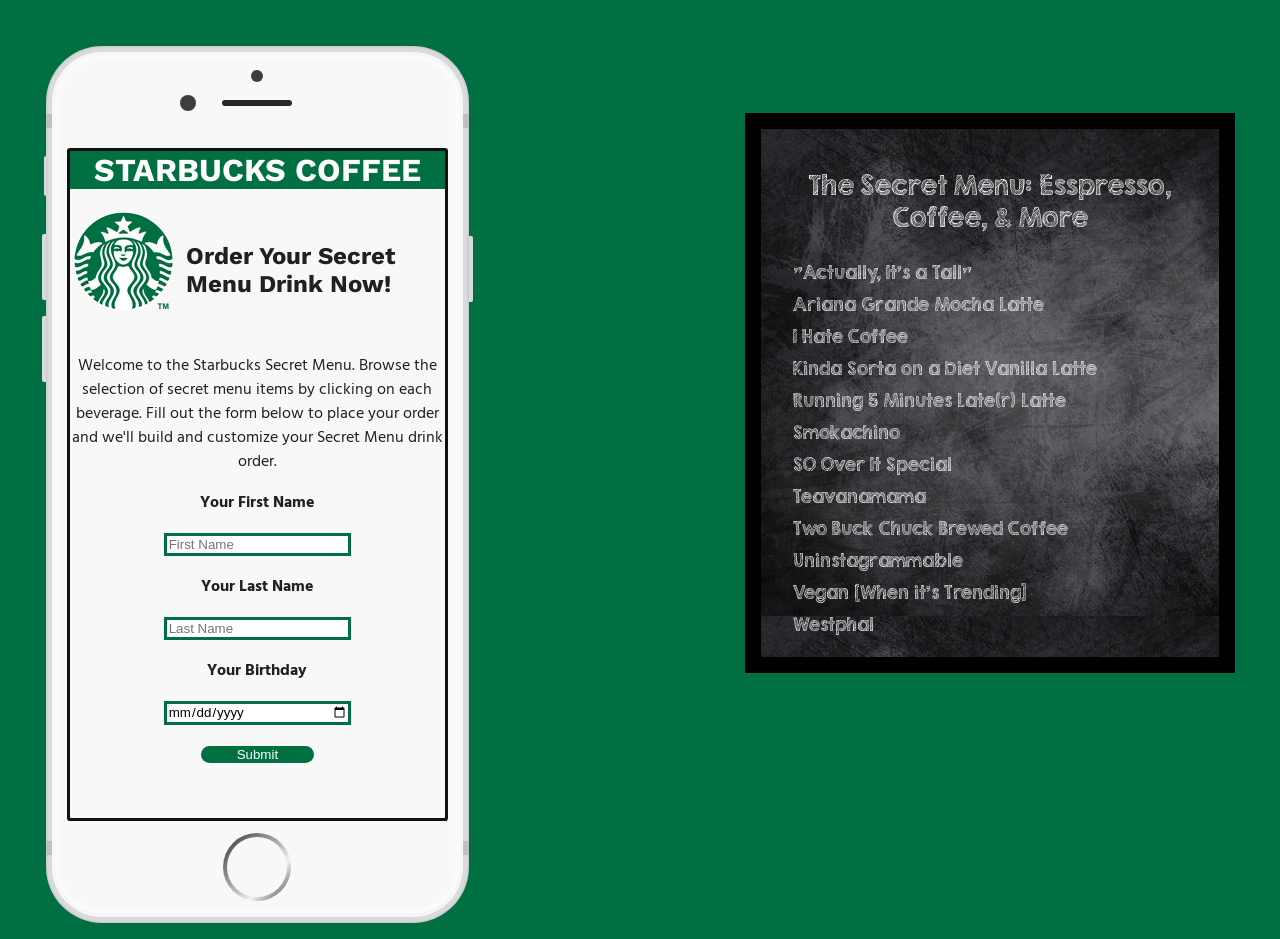
==== index.html @ b8530752 "changed margins" ====
<!DOCTYPE html>
<html>
  <head>
    <meta charset="utf-8">
    <link href="https://fonts.googleapis.com/css?family=Hind|Work+Sans" rel="stylesheet">
    <link href="css/normalize.css" rel="stylesheet">
    <link href="css/master.css" rel="stylesheet">
    <link href="css/devices.min.css" rel="stylesheet">
    <title>What's Your Starbucks Secret Menu Order?</title>
  </head>
  <!-- <header>
    <div class="h1-wrapper">
    <h1>STARBUCKS COFFEE</h1>
  </div>
  </header> -->
  <body>
    <!-- <photo id="sbuxSiren">
      <img src="assets/sbux-pngsmall.gif">
    </photo> -->
      <!-- <div class="h3-wrapper">
      <h2>Order Your Secret Menu Drink Now!</h2>
    </div> -->
    <!-- <div class="row">
    <div class="col-12">
    <div id="how-to">
      Welcome to the Starbucks Secret Menu. Browse the selection of secret menu items below by clicking on each beverage listed.
      Once you've decided what you'd like to order fill out the form and we'll build and customize your Secret Menu drink order.
    </div>
    </div>
  </div> -->
  <div class="row">
    <div id="iPhoneUI" class="col-7">
    <div class="marvel-device iphone6 silver">
    <div class="top-bar"></div>
    <div class="sleep"></div>
    <div class="volume"></div>
    <div class="camera"></div>
    <div class="sensor"></div>
    <div class="speaker"></div>
    <div id="screen" class="screen">
          <div class="h1-wrapper">
          <h1>STARBUCKS COFFEE</h1>
        </div>
        <div id="h2-wrapper">
          <photo id="sbuxSiren">
            <img src="assets/sbux-pngsmall.gif">
          </photo>
        <h2 id="orderDialogue">Order Your Secret Menu Drink Now!</h2>
        <h2 id="thankYou">Thanks for your order!</h2>
      </div>
        <div id="form-wrapper">
        <div id="how-to">
          <br><p> Welcome to the Starbucks Secret Menu. Browse the selection of secret menu items by clicking on each beverage.
          Fill out the form below to place your order and we'll build and customize your Secret Menu drink order.</p>
        </div>
          <form onsubmit="event.preventDefault();return calZodiac();">
          <p class="form-text"><b>Your First Name</b></p>
          <p>
            <input id="fname" name="fname" type="text" placeholder="First Name" required>
          </p>
          <p class="form-text"><b>Your Last Name</b></p>
          <p>
            <input id="lname" name="lname" type="text" placeholder="Last Name" required>
          </p>
          <p class="form-text"><b>Your Birthday</b></p>
          <p>
            <input id="bday" name="bday" type="date" required>
          </p>
          <p>
            <input id="submit" onclick="hideOrderDialogue(), showThankYou(), hideForm(), showReceiptHeader(), showDisplayMsg()" type="submit">
          </p>
        </form>
      </div>
        <br><div id="receiptHeader">
        <p>STARBUCKS Store #19104<br>3141 Chestnut Street<br>Philadelphia, PA (215) 895-2000</p><hr>
          <div id="displayMsg">
          </div>
          <button id="orderAgain" onclick="resetForm()" type="submit">Order Again</button>
          </div>
    </div>
  <div class="home"></div>
  <div class="bottom-bar"></div>
      </div>
    </div>
    <div class="col-5">
    <div id="secret-menu-div">
      <ul class ="secret-menu">
        <h3>The Secret Menu: <br class="menu-break"> Esspresso, Coffee, &amp; More</h3>
        <li onclick="showMessage(0), hideOrderDialogue(), showThankYou(), hideForm(), showReceiptHeader(), showDisplayMsg()">"Actually, It's a Tall"</li>
        <li onclick="showMessage(10), hideOrderDialogue(), showThankYou(), hideForm(), showReceiptHeader(), showDisplayMsg()">Ariana Grande Mocha Latte</li>
        <li onclick="showMessage(2), hideOrderDialogue(), showThankYou(), hideForm(), showReceiptHeader(), showDisplayMsg()">I Hate Coffee</li>
        <li onclick="showMessage(6), hideOrderDialogue(), showThankYou(), hideForm(), showReceiptHeader(), showDisplayMsg()">Kinda Sorta on a Diet Vanilla Latte</li>
        <li onclick="showMessage(8), hideOrderDialogue(), showThankYou(), hideForm(), showReceiptHeader(), showDisplayMsg()">Running 5 Minutes Late(r) Latte</li>
        <li onclick="showMessage(3), hideOrderDialogue(), showThankYou(), hideForm(), showReceiptHeader(), showDisplayMsg()">Smokachino</li>
        <li onclick="showMessage(4), hideOrderDialogue(), showThankYou(), hideForm(), showReceiptHeader(), showDisplayMsg()">SO Over It Special</li>
        <li onclick="showMessage(7), hideOrderDialogue(), showThankYou(), hideForm(), showReceiptHeader(), showDisplayMsg()">Teavanamama</li>
        <li onclick="showMessage(5), hideOrderDialogue(), showThankYou(), hideForm(), showReceiptHeader(), showDisplayMsg()">Two Buck Chuck Brewed Coffee</li>
        <li onclick="showMessage(9), hideOrderDialogue(), showThankYou(), hideForm(), showReceiptHeader(), showDisplayMsg()">Uninstagrammable</li>
        <li onclick="showMessage(11), hideOrderDialogue(), showThankYou(), hideForm(), showReceiptHeader(), showDisplayMsg()">Vegan [When it's Trending]</li>
        <li onclick="showMessage(1), hideOrderDialogue(), showThankYou(), hideForm(), showReceiptHeader(), showDisplayMsg()">Westphal</li>
      </ul>
    </div>
  </div>
  </div>
<script src="js/main.js"></script>
</body>
</html>
---- css/master.css ----
*{box-sizing: border-box;}

@font-face {
    font-family: chalkBoardFont;
    src: url(../assets/kg_second_chances/KGSecondChancesSketch.ttf)
}

body{
  color:#1F2021;
  background-color:#007042;
  font-family: 'Hind', sans-serif;
  /*font-family: 'PT Sans Narrow', sans-serif;*/
  font-size: 100%;
}

.row {
  overflow: auto;
  margin-bottom: 16px;
}
.row::after {
    content: "";
    clear: both;
    display: block;
}

[class*="col-"] {
  /*background-color: rgba(45, 157, 192, 0.2);
  border: 1px solid #2d9dc0;
  padding: 16px;*/
  width: 100%;
}

@media screen and (min-width: 800px) {
  [class*="col-"] {
    /*background-color: rgba(242, 33, 56, 0.2);
    border: 1px solid rgba(249, 38, 114, 1);*/
  }
  .col-1 {width: 8.33%;}
  .col-2 {width: 16.66%;}
  .col-3 {width: 25%;}
  .col-4 {width: 33.33%;}
  .col-5 {width: 41.66%;}
  .col-6 {width: 50%;}
  .col-7 {width: 58.33%;}
  .col-8 {width: 66.66%;}
  .col-9 {width: 75%;}
  .col-10 {width: 83.33%;}
  .col-11 {width: 91.66%;}
  .col-12 {width: 100%;}

  [class*="col-"] {
    float: left;
  }
}

@media screen and (max-width:799px) {
  @font-face {
      font-family: chalkBoardFont;
      src: url(../assets/kg_second_chances/KGSecondChancesSolid.ttf)
  }
  #iPhoneUI{
    padding-left:22% !important;
    padding-right:24% !important;
  }
  #secret-menu-div{
    color:white;
    margin-left:22% !important;
    margin-right:22% !important;
  }
}
#iPhoneUI{
  padding-top: 3%;
  padding-left: 3%;
}
.h1-wrapper{
  background-color: #007042;
}
h1{
  color: white;
  display: flex;
  justify-content: center;
  font-family:'Work Sans', sans-serif;
  margin-top: 0;

}
#sbuxSiren{
  display: flex;
  width: 5rem;
  height: 5rem;
  margin-left: .25rem;
  padding:0;
}
#h2-wrapper{
  display:flex;
  align-content: flex-start;
  text-align:left;
}
#thankYou{
  display:none;
}
#receiptHeader{
  display:none;
  color: #1F2021;
  font-family: monospace;
}
#displayMsg{
  display: none;
  /*float: right !important;*/
  /*margin: 20% 50% 0 0;*/
  text-align: center;
  padding: 2rem;
  line-height: 1.5;
  color:#1F2021;
  /*width:50%;
  height: 80%;*/
  /*background-color: white;*/
}
#how-to{
  color:#1F2021 !important;
  text-align:center;
  margin:1rem auto;
  max-width: 700px;
  color: #1F2021;
  line-height: 1.5;
}
img{
  display:block;
  justify-content: center;
  margin:auto;
  padding: 0;
}

h2{
  color: #1F2021;
  display: flex;
  flex-wrap: wrap;
  /*justify-content:;*/
  font-family:'Work Sans', sans-serif;
  font-size: 150%;
  margin: 2rem 0 0 2rem;
  /*margin-left:2rem;*/
}

h3{
  color:white;
  text-align:center;
  font-family: 'chalkBoardFont', sans-serif;
  font-size: 150%;
  font-weight:lighter;
}

li:hover{
text-decoration: underline;
color: #A4AAAD;
cursor: pointer;
}
#secret-menu-div{
/*display: block;
align-content: center;
align-items: center;
/*float: left;*/
margin-top: 20%;
margin-right: 7%;
border-style: solid;
border-color:black;
border-width: 1rem;
background-image: url(../assets/Black-Chalkboard-Texture.gif) !important;
min-width: 20.625rem;
max-width: 40rem;
}

.secret-menu{
  color: white;
  font-family:'chalkBoardFont', sans-serif;
  font-weight: 100;
  list-style: none;
  justify-content: space-between;
  margin: auto;
  padding: 1rem 2rem;
}

li{
  line-height:2rem;
}

@media screen and (min-width:70rem){
  .menu-break{
    display:none;
  }
}

#screen {
  z-index: 100;
}

form{
  color: #1F2021;
}

input {
    width: 50%;
    font-family: "Open Sans", sans-serif;
    margin:0;
    border: 3px solid #007042;

}

input[type=text]:focus {
    border: 3px solid #00C977;
}

input[type=date]:focus{
border: 3px solid #00C977;
}

input[type=button], input[type=submit], input[type=reset] #submit {
    background-color: #007042;
    border: none;
    border-radius: .625rem;
    color: white;
    text-decoration: none;
    cursor: pointer;
    width: 30%;

}
input[type=submit]:hover{
  background-color:#003620;
}

#orderAgain{
  background-color: #007042;
  border: none;
  border-radius: .625rem;
  color: white;
  text-decoration: none;
  cursor: pointer;
  width: 30%;
}
#orderAgain:hover{
   background-color:#003620;
  }

footer{
  margin-top:2rem;
}
---- css/devices.min.css ----
.marvel-device{display:inline-block;position:relative;box-sizing:content-box !important}.marvel-device .screen{width:100%;position:relative;height:100%;color:white;z-index:2;text-align:center;display:block;-webkit-border-radius:1px;border-radius:1px;-webkit-box-shadow:0 0 0 3px #111;box-shadow:0 0 0 3px #111}.marvel-device .top-bar,.marvel-device .bottom-bar{height:3px;background:black;width:100%;display:block}.marvel-device .middle-bar{width:3px;height:4px;top:0px;left:90px;background:black;position:absolute}.marvel-device.iphone6{width:375px;height:667px;padding:105px 24px;background:#d9dbdc;-webkit-border-radius:56px;border-radius:56px;-webkit-box-shadow:inset 0 0 3px 0 rgba(0,0,0,0.2);box-shadow:inset 0 0 3px 0 rgba(0,0,0,0.2)}.marvel-device.iphone6:before{width:calc(100% - 12px);height:calc(100% - 12px);position:absolute;top:6px;content:'';left:6px;-webkit-border-radius:50px;border-radius:50px;background:#f8f8f8;z-index:1}.marvel-device.iphone6:after{width:calc(100% - 16px);height:calc(100% - 16px);position:absolute;top:8px;content:'';left:8px;-webkit-border-radius:48px;border-radius:48px;-webkit-box-shadow:inset 0 0 3px 0 rgba(0,0,0,0.1),inset 0 0 6px 3px #fff;box-shadow:inset 0 0 3px 0 rgba(0,0,0,0.1),inset 0 0 6px 3px #fff;z-index:2}.marvel-device.iphone6 .home{-webkit-border-radius:100%;border-radius:100%;width:68px;height:68px;position:absolute;left:50%;margin-left:-34px;bottom:22px;z-index:3;background:#303233;background:-moz-linear-gradient(-45deg, #303233 0%, #b5b7b9 50%, #f0f2f2 69%, #303233 100%);background:-webkit-gradient(linear, left top, right bottom, color-stop(0%, #303233), color-stop(50%, #b5b7b9), color-stop(69%, #f0f2f2), color-stop(100%, #303233));background:-webkit-linear-gradient(-45deg, #303233 0%, #b5b7b9 50%, #f0f2f2 69%, #303233 100%);background:-o-linear-gradient(-45deg, #303233 0%, #b5b7b9 50%, #f0f2f2 69%, #303233 100%);background:-ms-linear-gradient(-45deg, #303233 0%, #b5b7b9 50%, #f0f2f2 69%, #303233 100%);background:linear-gradient(135deg, #303233 0%, #b5b7b9 50%, #f0f2f2 69%, #303233 100%);filter:progid:DXImageTransform.Microsoft.gradient(startColorstr='#303233', endColorstr='#303233',GradientType=1 )}.marvel-device.iphone6 .home:before{background:#f8f8f8;position:absolute;content:'';-webkit-border-radius:100%;border-radius:100%;width:calc(100% - 8px);height:calc(100% - 8px);top:4px;left:4px}.marvel-device.iphone6 .top-bar{height:14px;background:#bfbfc0;position:absolute;top:68px;left:0}.marvel-device.iphone6 .bottom-bar{height:14px;background:#bfbfc0;position:absolute;bottom:68px;left:0}.marvel-device.iphone6 .sleep{position:absolute;top:190px;right:-4px;width:4px;height:66px;-webkit-border-radius:0px 2px 2px 0px;border-radius:0px 2px 2px 0px;background:#d9dbdc}.marvel-device.iphone6 .volume{position:absolute;left:-4px;top:188px;z-index:0;height:66px;width:4px;-webkit-border-radius:2px 0px 0px 2px;border-radius:2px 0px 0px 2px;background:#d9dbdc}.marvel-device.iphone6 .volume:before{position:absolute;left:2px;top:-78px;height:40px;width:2px;-webkit-border-radius:2px 0px 0px 2px;border-radius:2px 0px 0px 2px;background:inherit;content:'';display:block}.marvel-device.iphone6 .volume:after{position:absolute;left:0px;top:82px;height:66px;width:4px;-webkit-border-radius:2px 0px 0px 2px;border-radius:2px 0px 0px 2px;background:inherit;content:'';display:block}.marvel-device.iphone6 .camera{background:#3c3d3d;width:12px;height:12px;position:absolute;top:24px;left:50%;margin-left:-6px;-webkit-border-radius:100%;border-radius:100%;z-index:3}.marvel-device.iphone6 .sensor{background:#3c3d3d;width:16px;height:16px;position:absolute;top:49px;left:134px;z-index:3;-webkit-border-radius:100%;border-radius:100%}.marvel-device.iphone6 .speaker{background:#292728;width:70px;height:6px;position:absolute;top:54px;left:50%;margin-left:-35px;-webkit-border-radius:6px;border-radius:6px;z-index:3}.marvel-device.iphone6.gold{background:#f9e7d3}.marvel-device.iphone6.gold .top-bar,.marvel-device.iphone6.gold .bottom-bar{background:white}.marvel-device.iphone6.gold .sleep,.marvel-device.iphone6.gold .volume{background:#f9e7d3}.marvel-device.iphone6.gold .home{background:#cebba9;background:-moz-linear-gradient(-45deg, #cebba9 0%, #f9e7d3 50%, #cebba9 100%);background:-webkit-gradient(linear, left top, right bottom, color-stop(0%, #cebba9), color-stop(50%, #f9e7d3), color-stop(100%, #cebba9));background:-webkit-linear-gradient(-45deg, #cebba9 0%, #f9e7d3 50%, #cebba9 100%);background:-o-linear-gradient(-45deg, #cebba9 0%, #f9e7d3 50%, #cebba9 100%);background:-ms-linear-gradient(-45deg, #cebba9 0%, #f9e7d3 50%, #cebba9 100%);background:linear-gradient(135deg, #cebba9 0%, #f9e7d3 50%, #cebba9 100%);filter:progid:DXImageTransform.Microsoft.gradient(startColorstr='#cebba9', endColorstr='#cebba9',GradientType=1 )}.marvel-device.iphone6.black{background:#464646;-webkit-box-shadow:inset 0 0 3px 0 rgba(0,0,0,0.7);box-shadow:inset 0 0 3px 0 rgba(0,0,0,0.7)}.marvel-device.iphone6.black:before{background:#080808}.marvel-device.iphone6.black:after{-webkit-box-shadow:inset 0 0 3px 0 rgba(0,0,0,0.1),inset 0 0 6px 3px #212121;box-shadow:inset 0 0 3px 0 rgba(0,0,0,0.1),inset 0 0 6px 3px #212121}.marvel-device.iphone6.black .top-bar,.marvel-device.iphone6.black .bottom-bar{background:#212121}.marvel-device.iphone6.black .volume,.marvel-device.iphone6.black .sleep{background:#464646}.marvel-device.iphone6.black .camera{background:#080808}.marvel-device.iphone6.black .home{background:#080808;background:-moz-linear-gradient(-45deg, #080808 0%, #464646 50%, #080808 100%);background:-webkit-gradient(linear, left top, right bottom, color-stop(0%, #080808), color-stop(50%, #464646), color-stop(100%, #080808));background:-webkit-linear-gradient(-45deg, #080808 0%, #464646 50%, #080808 100%);background:-o-linear-gradient(-45deg, #080808 0%, #464646 50%, #080808 100%);background:-ms-linear-gradient(-45deg, #080808 0%, #464646 50%, #080808 100%);background:linear-gradient(135deg, #080808 0%, #464646 50%, #080808 100%);filter:progid:DXImageTransform.Microsoft.gradient(startColorstr='#080808', endColorstr='#080808',GradientType=1 )}.marvel-device.iphone6.black .home:before{background:#080808}.marvel-device.iphone6.landscape{padding:24px 105px;height:375px;width:667px}.marvel-device.iphone6.landscape .sleep{top:100%;-webkit-border-radius:0px 0px 2px 2px;border-radius:0px 0px 2px 2px;right:190px;height:4px;width:66px}.marvel-device.iphone6.landscape .volume{width:66px;height:4px;top:-4px;left:calc(100% - 188px - 66px);-webkit-border-radius:2px 2px 0px 0px;border-radius:2px 2px 0px 0px}.marvel-device.iphone6.landscape .volume:before{width:40px;height:2px;top:2px;right:-78px;left:auto;-webkit-border-radius:2px 2px 0px 0px;border-radius:2px 2px 0px 0px}.marvel-device.iphone6.landscape .volume:after{left:-82px;width:66px;height:4px;top:0;-webkit-border-radius:2px 2px 0px 0px;border-radius:2px 2px 0px 0px}.marvel-device.iphone6.landscape .top-bar{width:14px;height:100%;left:calc(100% - 68px -  14px);top:0}.marvel-device.iphone6.landscape .bottom-bar{width:14px;height:100%;left:68px;top:0}.marvel-device.iphone6.landscape .home{top:50%;margin-top:-34px;margin-left:0;left:22px}.marvel-device.iphone6.landscape .sensor{top:134px;left:calc(100% - 49px - 16px)}.marvel-device.iphone6.landscape .speaker{height:70px;width:6px;left:calc(100% - 54px - 6px);top:50%;margin-left:0px;margin-top:-35px}.marvel-device.iphone6.landscape .camera{left:calc(100% - 32px);top:50%;margin-left:0px;margin-top:-5px}.marvel-device.iphone6plus{width:414px;height:736px;padding:112px 26px;background:#d9dbdc;-webkit-border-radius:56px;border-radius:56px;-webkit-box-shadow:inset 0 0 3px 0 rgba(0,0,0,0.2);box-shadow:inset 0 0 3px 0 rgba(0,0,0,0.2)}.marvel-device.iphone6plus:before{width:calc(100% - 12px);height:calc(100% - 12px);position:absolute;top:6px;content:'';left:6px;-webkit-border-radius:50px;border-radius:50px;background:#f8f8f8;z-index:1}.marvel-device.iphone6plus:after{width:calc(100% - 16px);height:calc(100% - 16px);position:absolute;top:8px;content:'';left:8px;-webkit-border-radius:48px;border-radius:48px;-webkit-box-shadow:inset 0 0 3px 0 rgba(0,0,0,0.1),inset 0 0 6px 3px #fff;box-shadow:inset 0 0 3px 0 rgba(0,0,0,0.1),inset 0 0 6px 3px #fff;z-index:2}.marvel-device.iphone6plus .home{-webkit-border-radius:100%;border-radius:100%;width:68px;height:68px;position:absolute;left:50%;margin-left:-34px;bottom:24px;z-index:3;background:#303233;background:-moz-linear-gradient(-45deg, #303233 0%, #b5b7b9 50%, #f0f2f2 69%, #303233 100%);background:-webkit-gradient(linear, left top, right bottom, color-stop(0%, #303233), color-stop(50%, #b5b7b9), color-stop(69%, #f0f2f2), color-stop(100%, #303233));background:-webkit-linear-gradient(-45deg, #303233 0%, #b5b7b9 50%, #f0f2f2 69%, #303233 100%);background:-o-linear-gradient(-45deg, #303233 0%, #b5b7b9 50%, #f0f2f2 69%, #303233 100%);background:-ms-linear-gradient(-45deg, #303233 0%, #b5b7b9 50%, #f0f2f2 69%, #303233 100%);background:linear-gradient(135deg, #303233 0%, #b5b7b9 50%, #f0f2f2 69%, #303233 100%);filter:progid:DXImageTransform.Microsoft.gradient(startColorstr='#303233', endColorstr='#303233',GradientType=1 )}.marvel-device.iphone6plus .home:before{background:#f8f8f8;position:absolute;content:'';-webkit-border-radius:100%;border-radius:100%;width:calc(100% - 8px);height:calc(100% - 8px);top:4px;left:4px}.marvel-device.iphone6plus .top-bar{height:14px;background:#bfbfc0;position:absolute;top:68px;left:0}.marvel-device.iphone6plus .bottom-bar{height:14px;background:#bfbfc0;position:absolute;bottom:68px;left:0}.marvel-device.iphone6plus .sleep{position:absolute;top:190px;right:-4px;width:4px;height:66px;-webkit-border-radius:0px 2px 2px 0px;border-radius:0px 2px 2px 0px;background:#d9dbdc}.marvel-device.iphone6plus .volume{position:absolute;left:-4px;top:188px;z-index:0;height:66px;width:4px;-webkit-border-radius:2px 0px 0px 2px;border-radius:2px 0px 0px 2px;background:#d9dbdc}.marvel-device.iphone6plus .volume:before{position:absolute;left:2px;top:-78px;height:40px;width:2px;-webkit-border-radius:2px 0px 0px 2px;border-radius:2px 0px 0px 2px;background:inherit;content:'';display:block}.marvel-device.iphone6plus .volume:after{position:absolute;left:0px;top:82px;height:66px;width:4px;-webkit-border-radius:2px 0px 0px 2px;border-radius:2px 0px 0px 2px;background:inherit;content:'';display:block}.marvel-device.iphone6plus .camera{background:#3c3d3d;width:12px;height:12px;position:absolute;top:29px;left:50%;margin-left:-6px;-webkit-border-radius:100%;border-radius:100%;z-index:3}.marvel-device.iphone6plus .sensor{background:#3c3d3d;width:16px;height:16px;position:absolute;top:54px;left:154px;z-index:3;-webkit-border-radius:100%;border-radius:100%}.marvel-device.iphone6plus .speaker{background:#292728;width:70px;height:6px;position:absolute;top:59px;left:50%;margin-left:-35px;-webkit-border-radius:6px;border-radius:6px;z-index:3}.marvel-device.iphone6plus.gold{background:#f9e7d3}.marvel-device.iphone6plus.gold .top-bar,.marvel-device.iphone6plus.gold .bottom-bar{background:white}.marvel-device.iphone6plus.gold .sleep,.marvel-device.iphone6plus.gold .volume{background:#f9e7d3}.marvel-device.iphone6plus.gold .home{background:#cebba9;background:-moz-linear-gradient(-45deg, #cebba9 0%, #f9e7d3 50%, #cebba9 100%);background:-webkit-gradient(linear, left top, right bottom, color-stop(0%, #cebba9), color-stop(50%, #f9e7d3), color-stop(100%, #cebba9));background:-webkit-linear-gradient(-45deg, #cebba9 0%, #f9e7d3 50%, #cebba9 100%);background:-o-linear-gradient(-45deg, #cebba9 0%, #f9e7d3 50%, #cebba9 100%);background:-ms-linear-gradient(-45deg, #cebba9 0%, #f9e7d3 50%, #cebba9 100%);background:linear-gradient(135deg, #cebba9 0%, #f9e7d3 50%, #cebba9 100%);filter:progid:DXImageTransform.Microsoft.gradient(startColorstr='#cebba9', endColorstr='#cebba9',GradientType=1 )}.marvel-device.iphone6plus.black{background:#464646;-webkit-box-shadow:inset 0 0 3px 0 rgba(0,0,0,0.7);box-shadow:inset 0 0 3px 0 rgba(0,0,0,0.7)}.marvel-device.iphone6plus.black:before{background:#080808}.marvel-device.iphone6plus.black:after{-webkit-box-shadow:inset 0 0 3px 0 rgba(0,0,0,0.1),inset 0 0 6px 3px #212121;box-shadow:inset 0 0 3px 0 rgba(0,0,0,0.1),inset 0 0 6px 3px #212121}.marvel-device.iphone6plus.black .top-bar,.marvel-device.iphone6plus.black .bottom-bar{background:#212121}.marvel-device.iphone6plus.black .volume,.marvel-device.iphone6plus.black .sleep{background:#464646}.marvel-device.iphone6plus.black .camera{background:#080808}.marvel-device.iphone6plus.black .home{background:#080808;background:-moz-linear-gradient(-45deg, #080808 0%, #464646 50%, #080808 100%);background:-webkit-gradient(linear, left top, right bottom, color-stop(0%, #080808), color-stop(50%, #464646), color-stop(100%, #080808));background:-webkit-linear-gradient(-45deg, #080808 0%, #464646 50%, #080808 100%);background:-o-linear-gradient(-45deg, #080808 0%, #464646 50%, #080808 100%);background:-ms-linear-gradient(-45deg, #080808 0%, #464646 50%, #080808 100%);background:linear-gradient(135deg, #080808 0%, #464646 50%, #080808 100%);filter:progid:DXImageTransform.Microsoft.gradient(startColorstr='#080808', endColorstr='#080808',GradientType=1 )}.marvel-device.iphone6plus.black .home:before{background:#080808}.marvel-device.iphone6plus.landscape{padding:26px 112px;height:414px;width:736px}.marvel-device.iphone6plus.landscape .sleep{top:100%;-webkit-border-radius:0px 0px 2px 2px;border-radius:0px 0px 2px 2px;right:190px;height:4px;width:66px}.marvel-device.iphone6plus.landscape .volume{width:66px;height:4px;top:-4px;left:calc(100% - 188px - 66px);-webkit-border-radius:2px 2px 0px 0px;border-radius:2px 2px 0px 0px}.marvel-device.iphone6plus.landscape .volume:before{width:40px;height:2px;top:2px;right:-78px;left:auto;-webkit-border-radius:2px 2px 0px 0px;border-radius:2px 2px 0px 0px}.marvel-device.iphone6plus.landscape .volume:after{left:-82px;width:66px;height:4px;top:0;-webkit-border-radius:2px 2px 0px 0px;border-radius:2px 2px 0px 0px}.marvel-device.iphone6plus.landscape .top-bar{width:14px;height:100%;left:calc(100% - 68px -  14px);top:0}.marvel-device.iphone6plus.landscape .bottom-bar{width:14px;height:100%;left:68px;top:0}.marvel-device.iphone6plus.landscape .home{top:50%;margin-top:-34px;margin-left:0;left:24px}.marvel-device.iphone6plus.landscape .sensor{top:154px;left:calc(100% - 54px - 16px)}.marvel-device.iphone6plus.landscape .speaker{height:70px;width:6px;left:calc(100% - 59px - 6px);top:50%;margin-left:0px;margin-top:-35px}.marvel-device.iphone6plus.landscape .camera{left:calc(100% - 29px);top:50%;margin-left:0px;margin-top:-5px}.marvel-device.iphone5s,.marvel-device.iphone5c{padding:105px 22px;background:#2c2b2c;width:320px;height:568px;-webkit-border-radius:50px;border-radius:50px}.marvel-device.iphone5s:before,.marvel-device.iphone5c:before{width:calc(100% - 8px);height:calc(100% - 8px);position:absolute;top:4px;content:'';left:4px;-webkit-border-radius:46px;border-radius:46px;background:#1e1e1e;z-index:1}.marvel-device.iphone5s .sleep,.marvel-device.iphone5c .sleep{position:absolute;top:-4px;right:60px;width:60px;height:4px;-webkit-border-radius:2px 2px 0px 0px;border-radius:2px 2px 0px 0px;background:#282727}.marvel-device.iphone5s .volume,.marvel-device.iphone5c .volume{position:absolute;left:-4px;top:180px;z-index:0;height:27px;width:4px;-webkit-border-radius:2px 0px 0px 2px;border-radius:2px 0px 0px 2px;background:#282727}.marvel-device.iphone5s .volume:before,.marvel-device.iphone5c .volume:before{position:absolute;left:0px;top:-75px;height:35px;width:4px;-webkit-border-radius:2px 0px 0px 2px;border-radius:2px 0px 0px 2px;background:inherit;content:'';display:block}.marvel-device.iphone5s .volume:after,.marvel-device.iphone5c .volume:after{position:absolute;left:0px;bottom:-64px;height:27px;width:4px;-webkit-border-radius:2px 0px 0px 2px;border-radius:2px 0px 0px 2px;background:inherit;content:'';display:block}.marvel-device.iphone5s .camera,.marvel-device.iphone5c .camera{background:#3c3d3d;width:10px;height:10px;position:absolute;top:32px;left:50%;margin-left:-5px;-moz-border-radius:5px;-webkit-border-radius:5px;border-radius:5px;z-index:3}.marvel-device.iphone5s .sensor,.marvel-device.iphone5c .sensor{background:#3c3d3d;width:10px;height:10px;position:absolute;top:60px;left:160px;z-index:3;margin-left:-32px;-moz-border-radius:5px;-webkit-border-radius:5px;border-radius:5px}.marvel-device.iphone5s .speaker,.marvel-device.iphone5c .speaker{background:#292728;width:64px;height:10px;position:absolute;top:60px;left:50%;margin-left:-32px;-moz-border-radius:5px;-webkit-border-radius:5px;border-radius:5px;z-index:3}.marvel-device.iphone5s.landscape,.marvel-device.iphone5c.landscape{padding:22px 105px;height:320px;width:568px}.marvel-device.iphone5s.landscape .sleep,.marvel-device.iphone5c.landscape .sleep{right:-4px;top:calc(100% - 120px);height:60px;width:4px;-webkit-border-radius:0px 2px 2px 0px;border-radius:0px 2px 2px 0px}.marvel-device.iphone5s.landscape .volume,.marvel-device.iphone5c.landscape .volume{width:27px;height:4px;top:-4px;left:calc(100% - 180px);-webkit-border-radius:2px 2px 0px 0px;border-radius:2px 2px 0px 0px}.marvel-device.iphone5s.landscape .volume:before,.marvel-device.iphone5c.landscape .volume:before{width:35px;height:4px;top:0px;right:-75px;left:auto;-webkit-border-radius:2px 2px 0px 0px;border-radius:2px 2px 0px 0px}.marvel-device.iphone5s.landscape .volume:after,.marvel-device.iphone5c.landscape .volume:after{bottom:0px;left:-64px;z-index:999;height:4px;width:27px;-webkit-border-radius:2px 2px 0px 0px;border-radius:2px 2px 0px 0px}.marvel-device.iphone5s.landscape .sensor,.marvel-device.iphone5c.landscape .sensor{top:160px;left:calc(100% - 60px);margin-left:0px;margin-top:-32px}.marvel-device.iphone5s.landscape .speaker,.marvel-device.iphone5c.landscape .speaker{height:64px;width:10px;left:calc(100% - 60px);top:50%;margin-left:0px;margin-top:-32px}.marvel-device.iphone5s.landscape .camera,.marvel-device.iphone5c.landscape .camera{left:calc(100% - 32px);top:50%;margin-left:0px;margin-top:-5px}.marvel-device.iphone5s .home{-moz-border-radius:36px;-webkit-border-radius:36px;border-radius:36px;width:68px;-webkit-box-shadow:inset 0 0 0 4px #2c2b2c;box-shadow:inset 0 0 0 4px #2c2b2c;height:68px;position:absolute;left:50%;margin-left:-34px;bottom:19px;z-index:3}.marvel-device.iphone5s .top-bar{top:70px;position:absolute;left:0}.marvel-device.iphone5s .bottom-bar{bottom:70px;position:absolute;left:0}.marvel-device.iphone5s.landscape .home{left:19px;bottom:50%;margin-bottom:-34px;margin-left:0px}.marvel-device.iphone5s.landscape .top-bar{left:70px;top:0px;width:3px;height:100%}.marvel-device.iphone5s.landscape .bottom-bar{right:70px;left:auto;bottom:0px;width:3px;height:100%}.marvel-device.iphone5s.silver{background:#bcbcbc}.marvel-device.iphone5s.silver:before{background:#fcfcfc}.marvel-device.iphone5s.silver .volume,.marvel-device.iphone5s.silver .sleep{background:#d6d6d6}.marvel-device.iphone5s.silver .top-bar,.marvel-device.iphone5s.silver .bottom-bar{background:#eaebec}.marvel-device.iphone5s.silver .home{-webkit-box-shadow:inset 0 0 0 4px #bcbcbc;box-shadow:inset 0 0 0 4px #bcbcbc}.marvel-device.iphone5s.gold{background:#f9e7d3}.marvel-device.iphone5s.gold:before{background:#fcfcfc}.marvel-device.iphone5s.gold .volume,.marvel-device.iphone5s.gold .sleep{background:#f9e7d3}.marvel-device.iphone5s.gold .top-bar,.marvel-device.iphone5s.gold .bottom-bar{background:white}.marvel-device.iphone5s.gold .home{-webkit-box-shadow:inset 0 0 0 4px #f9e7d3;box-shadow:inset 0 0 0 4px #f9e7d3}.marvel-device.iphone5c{background:white;-webkit-box-shadow:0 1px 2px 0 rgba(0,0,0,0.2);box-shadow:0 1px 2px 0 rgba(0,0,0,0.2)}.marvel-device.iphone5c .top-bar,.marvel-device.iphone5c .bottom-bar{display:none}.marvel-device.iphone5c .home{background:#242324;-moz-border-radius:36px;-webkit-border-radius:36px;border-radius:36px;width:68px;height:68px;z-index:3;position:absolute;left:50%;margin-left:-34px;bottom:19px}.marvel-device.iphone5c .home:after{width:20px;height:20px;border:1px solid rgba(255,255,255,0.1);-moz-border-radius:4px;-webkit-border-radius:4px;border-radius:4px;position:absolute;display:block;content:'';top:50%;left:50%;margin-top:-11px;margin-left:-11px}.marvel-device.iphone5c.landscape .home{left:19px;bottom:50%;margin-bottom:-34px;margin-left:0px}.marvel-device.iphone5c .volume,.marvel-device.iphone5c .sleep{background:#dddddd}.marvel-device.iphone5c.red{background:#f96b6c}.marvel-device.iphone5c.red .volume,.marvel-device.iphone5c.red .sleep{background:#ed5758}.marvel-device.iphone5c.yellow{background:#f2dc60}.marvel-device.iphone5c.yellow .volume,.marvel-device.iphone5c.yellow .sleep{background:#e5ce4c}.marvel-device.iphone5c.green{background:#97e563}.marvel-device.iphone5c.green .volume,.marvel-device.iphone5c.green .sleep{background:#85d94d}.marvel-device.iphone5c.blue{background:#33a2db}.marvel-device.iphone5c.blue .volume,.marvel-device.iphone5c.blue .sleep{background:#2694cd}.marvel-device.iphone4s{padding:129px 27px;width:320px;height:480px;background:#686868;-webkit-border-radius:54px;border-radius:54px}.marvel-device.iphone4s:before{content:'';width:calc(100% - 8px);height:calc(100% - 8px);position:absolute;top:4px;left:4px;z-index:1;-webkit-border-radius:50px;border-radius:50px;background:#1e1e1e}.marvel-device.iphone4s .top-bar{top:60px;position:absolute;left:0}.marvel-device.iphone4s .bottom-bar{bottom:90px;position:absolute;left:0}.marvel-device.iphone4s .camera{background:#3c3d3d;width:10px;height:10px;position:absolute;top:72px;left:134px;z-index:3;margin-left:-5px;-webkit-border-radius:100%;border-radius:100%}.marvel-device.iphone4s .speaker{background:#292728;width:64px;height:10px;position:absolute;top:72px;left:50%;z-index:3;margin-left:-32px;-webkit-border-radius:5px;border-radius:5px}.marvel-device.iphone4s .sensor{background:#292728;width:40px;height:10px;position:absolute;top:36px;left:50%;z-index:3;margin-left:-20px;-webkit-border-radius:5px;border-radius:5px}.marvel-device.iphone4s .home{background:#242324;-webkit-border-radius:100%;border-radius:100%;width:72px;height:72px;z-index:3;position:absolute;left:50%;margin-left:-36px;bottom:30px}.marvel-device.iphone4s .home:after{width:20px;height:20px;border:1px solid rgba(255,255,255,0.1);-webkit-border-radius:4px;border-radius:4px;position:absolute;display:block;content:'';top:50%;left:50%;margin-top:-11px;margin-left:-11px}.marvel-device.iphone4s .sleep{position:absolute;top:-4px;right:60px;width:60px;height:4px;-webkit-border-radius:2px 2px 0px 0px;border-radius:2px 2px 0px 0px;background:#4D4D4D}.marvel-device.iphone4s .volume{position:absolute;left:-4px;top:160px;height:27px;width:4px;-webkit-border-radius:2px 0px 0px 2px;border-radius:2px 0px 0px 2px;background:#4D4D4D}.marvel-device.iphone4s .volume:before{position:absolute;left:0px;top:-70px;height:35px;width:4px;-webkit-border-radius:2px 0px 0px 2px;border-radius:2px 0px 0px 2px;background:inherit;content:'';display:block}.marvel-device.iphone4s .volume:after{position:absolute;left:0px;bottom:-64px;height:27px;width:4px;-webkit-border-radius:2px 0px 0px 2px;border-radius:2px 0px 0px 2px;background:inherit;content:'';display:block}.marvel-device.iphone4s.landscape{padding:27px 129px;height:320px;width:480px}.marvel-device.iphone4s.landscape .bottom-bar{left:90px;bottom:0px;height:100%;width:3px}.marvel-device.iphone4s.landscape .top-bar{left:calc(100% - 60px);top:0px;height:100%;width:3px}.marvel-device.iphone4s.landscape .camera{top:134px;left:calc(100% - 72px);margin-left:0}.marvel-device.iphone4s.landscape .speaker{top:50%;margin-left:0;margin-top:-32px;left:calc(100% - 72px);width:10px;height:64px}.marvel-device.iphone4s.landscape .sensor{height:40px;width:10px;left:calc(100% - 36px);top:50%;margin-left:0;margin-top:-20px}.marvel-device.iphone4s.landscape .home{left:30px;bottom:50%;margin-left:0;margin-bottom:-36px}.marvel-device.iphone4s.landscape .sleep{height:60px;width:4px;right:-4px;top:calc(100% - 120px);-webkit-border-radius:0px 2px 2px 0px;border-radius:0px 2px 2px 0px}.marvel-device.iphone4s.landscape .volume{top:-4px;left:calc(100% - 187px);height:4px;width:27px;-webkit-border-radius:2px 2px 0px 0px;border-radius:2px 2px 0px 0px}.marvel-device.iphone4s.landscape .volume:before{right:-70px;left:auto;top:0px;width:35px;height:4px;-webkit-border-radius:2px 2px 0px 0px;border-radius:2px 2px 0px 0px}.marvel-device.iphone4s.landscape .volume:after{width:27px;height:4px;bottom:0px;left:-64px;-webkit-border-radius:2px 2px 0px 0px;border-radius:2px 2px 0px 0px}.marvel-device.iphone4s.silver{background:#bcbcbc}.marvel-device.iphone4s.silver:before{background:#fcfcfc}.marvel-device.iphone4s.silver .home{background:#fcfcfc;-webkit-box-shadow:inset 0 0 0 1px #bcbcbc;box-shadow:inset 0 0 0 1px #bcbcbc}.marvel-device.iphone4s.silver .home:after{border:1px solid rgba(0,0,0,0.2)}.marvel-device.iphone4s.silver .volume,.marvel-device.iphone4s.silver .sleep{background:#d6d6d6}.marvel-device.nexus5{padding:50px 15px 50px 15px;width:320px;height:568px;background:#1e1e1e;-webkit-border-radius:20px;border-radius:20px}.marvel-device.nexus5:before{-webkit-border-radius:600px / 50px;border-radius:600px / 50px;background:inherit;content:'';top:0;position:absolute;height:103.1%;width:calc(100% - 26px);top:50%;left:50%;-moz-transform:translateX(-50%) translateY(-50%);-webkit-transform:translateX(-50%) translateY(-50%);-o-transform:translateX(-50%) translateY(-50%);-ms-transform:translateX(-50%) translateY(-50%);transform:translateX(-50%) translateY(-50%)}.marvel-device.nexus5 .top-bar{width:calc(100% - 8px);height:calc(100% - 6px);position:absolute;top:3px;left:4px;-webkit-border-radius:20px;border-radius:20px;background:#181818}.marvel-device.nexus5 .top-bar:before{-webkit-border-radius:600px / 50px;border-radius:600px / 50px;background:inherit;content:'';top:0;position:absolute;height:103.0%;width:calc(100% - 26px);top:50%;left:50%;-moz-transform:translateX(-50%) translateY(-50%);-webkit-transform:translateX(-50%) translateY(-50%);-o-transform:translateX(-50%) translateY(-50%);-ms-transform:translateX(-50%) translateY(-50%);transform:translateX(-50%) translateY(-50%)}.marvel-device.nexus5 .bottom-bar{display:none}.marvel-device.nexus5 .sleep{width:3px;position:absolute;left:-3px;top:110px;height:100px;background:inherit;-webkit-border-radius:2px 0px 0px 2px;border-radius:2px 0px 0px 2px}.marvel-device.nexus5 .volume{width:3px;position:absolute;right:-3px;top:70px;height:45px;background:inherit;-webkit-border-radius:0px 2px 2px 0px;border-radius:0px 2px 2px 0px}.marvel-device.nexus5 .camera{background:#3c3d3d;width:10px;height:10px;position:absolute;top:18px;left:50%;z-index:3;margin-left:-5px;-webkit-border-radius:100%;border-radius:100%}.marvel-device.nexus5 .camera:before{background:#3c3d3d;width:6px;height:6px;content:'';display:block;position:absolute;top:2px;left:-100px;z-index:3;-webkit-border-radius:100%;border-radius:100%}.marvel-device.nexus5.landscape{padding:15px 50px 15px 50px;height:320px;width:568px}.marvel-device.nexus5.landscape:before{width:103.1%;height:calc(100% - 26px);-webkit-border-radius:50px / 600px;border-radius:50px / 600px}.marvel-device.nexus5.landscape .top-bar{left:3px;top:4px;height:calc(100% - 8px);width:calc(100% - 6px)}.marvel-device.nexus5.landscape .top-bar:before{width:103%;height:calc(100% - 26px);-webkit-border-radius:50px / 600px;border-radius:50px / 600px}.marvel-device.nexus5.landscape .sleep{height:3px;width:100px;left:calc(100% - 210px);top:-3px;-webkit-border-radius:2px 2px 0px 0px;border-radius:2px 2px 0px 0px}.marvel-device.nexus5.landscape .volume{height:3px;width:45px;right:70px;top:100%;-webkit-border-radius:0px 0px 2px 2px;border-radius:0px 0px 2px 2px}.marvel-device.nexus5.landscape .camera{top:50%;left:calc(100% - 18px);margin-left:0;margin-top:-5px}.marvel-device.nexus5.landscape .camera:before{top:-100px;left:2px}.marvel-device.s5{padding:60px 18px;-webkit-border-radius:42px;border-radius:42px;width:320px;height:568px;background:#bcbcbc}.marvel-device.s5:before,.marvel-device.s5:after{width:calc(100% - 52px);content:'';display:block;height:26px;background:inherit;position:absolute;-webkit-border-radius:500px / 40px;border-radius:500px / 40px;left:50%;-moz-transform:translateX(-50%);-webkit-transform:translateX(-50%);-o-transform:translateX(-50%);-ms-transform:translateX(-50%);transform:translateX(-50%)}.marvel-device.s5:before{top:-7px}.marvel-device.s5:after{bottom:-7px}.marvel-device.s5 .bottom-bar{display:none}.marvel-device.s5 .top-bar{-webkit-border-radius:37px;border-radius:37px;width:calc(100% - 10px);height:calc(100% - 10px);top:5px;left:5px;background:radial-gradient(rgba(0,0,0,0.02) 20%, transparent 60%) 0 0,radial-gradient(rgba(0,0,0,0.02) 20%, transparent 60%) 3px 3px;background-color:white;background-size:4px 4px;background-position:center;z-index:2;position:absolute}.marvel-device.s5 .top-bar:before,.marvel-device.s5 .top-bar:after{width:calc(100% - 48px);content:'';display:block;height:26px;background:inherit;position:absolute;-webkit-border-radius:500px / 40px;border-radius:500px / 40px;left:50%;-moz-transform:translateX(-50%);-webkit-transform:translateX(-50%);-o-transform:translateX(-50%);-ms-transform:translateX(-50%);transform:translateX(-50%)}.marvel-device.s5 .top-bar:before{top:-7px}.marvel-device.s5 .top-bar:after{bottom:-7px}.marvel-device.s5 .sleep{width:3px;position:absolute;left:-3px;top:100px;height:100px;background:#cecece;-webkit-border-radius:2px 0px 0px 2px;border-radius:2px 0px 0px 2px}.marvel-device.s5 .speaker{width:68px;height:8px;position:absolute;top:20px;display:block;z-index:3;left:50%;margin-left:-34px;background-color:#bcbcbc;background-position:top left;-webkit-border-radius:4px;border-radius:4px}.marvel-device.s5 .sensor{display:block;position:absolute;top:20px;right:110px;background:#3c3d3d;-moz-border-radius:100%;-webkit-border-radius:100%;border-radius:100%;width:8px;height:8px;z-index:3}.marvel-device.s5 .sensor:after{display:block;content:'';position:absolute;top:0px;right:12px;background:#3c3d3d;-moz-border-radius:100%;-webkit-border-radius:100%;border-radius:100%;width:8px;height:8px;z-index:3}.marvel-device.s5 .camera{display:block;position:absolute;top:24px;right:42px;background:black;-moz-border-radius:100%;-webkit-border-radius:100%;border-radius:100%;width:10px;height:10px;z-index:3}.marvel-device.s5 .camera:before{width:4px;height:4px;background:#3c3d3d;-moz-border-radius:100%;-webkit-border-radius:100%;border-radius:100%;position:absolute;content:'';top:50%;left:50%;margin-top:-2px;margin-left:-2px}.marvel-device.s5 .home{position:absolute;z-index:3;bottom:17px;left:50%;width:70px;height:20px;background:white;-webkit-border-radius:18px;border-radius:18px;display:block;margin-left:-35px;border:2px solid black}.marvel-device.s5.landscape{padding:18px 60px;height:320px;width:568px}.marvel-device.s5.landscape:before,.marvel-device.s5.landscape:after{height:calc(100% - 52px);width:26px;-webkit-border-radius:40px / 500px;border-radius:40px / 500px;-moz-transform:translateY(-50%);-webkit-transform:translateY(-50%);-o-transform:translateY(-50%);-ms-transform:translateY(-50%);transform:translateY(-50%)}.marvel-device.s5.landscape:before{top:50%;left:-7px}.marvel-device.s5.landscape:after{top:50%;left:auto;right:-7px}.marvel-device.s5.landscape .top-bar:before,.marvel-device.s5.landscape .top-bar:after{width:26px;height:calc(100% - 48px);-webkit-border-radius:40px / 500px;border-radius:40px / 500px;-moz-transform:translateY(-50%);-webkit-transform:translateY(-50%);-o-transform:translateY(-50%);-ms-transform:translateY(-50%);transform:translateY(-50%)}.marvel-device.s5.landscape .top-bar:before{right:-7px;top:50%;left:auto}.marvel-device.s5.landscape .top-bar:after{left:-7px;top:50%;right:auto}.marvel-device.s5.landscape .sleep{height:3px;width:100px;left:calc(100% - 200px);top:-3px;-webkit-border-radius:2px 2px 0px 0px;border-radius:2px 2px 0px 0px}.marvel-device.s5.landscape .speaker{height:68px;width:8px;left:calc(100% - 20px);top:50%;margin-left:0;margin-top:-34px}.marvel-device.s5.landscape .sensor{right:20px;top:calc(100% - 110px)}.marvel-device.s5.landscape .sensor:after{left:-12px;right:0px}.marvel-device.s5.landscape .camera{top:calc(100% - 42px);right:24px}.marvel-device.s5.landscape .home{width:20px;height:70px;bottom:50%;margin-bottom:-35px;margin-left:0;left:17px}.marvel-device.s5.black{background:#1e1e1e}.marvel-device.s5.black .speaker{background:black}.marvel-device.s5.black .sleep{background:#1e1e1e}.marvel-device.s5.black .top-bar{background:radial-gradient(rgba(0,0,0,0.05) 20%, transparent 60%) 0 0,radial-gradient(rgba(0,0,0,0.05) 20%, transparent 60%) 3px 3px;background-color:#2c2b2c;background-size:4px 4px}.marvel-device.s5.black .home{background:#2c2b2c}.marvel-device.lumia920{padding:80px 35px 125px 35px;background:#ffdd00;width:320px;height:533px;-moz-border-radius:40px / 3px;-webkit-border-radius:40px / 3px;border-radius:40px / 3px}.marvel-device.lumia920 .bottom-bar{display:none}.marvel-device.lumia920 .top-bar{width:calc(100% - 24px);height:calc(100% - 32px);position:absolute;top:16px;left:12px;-moz-border-radius:24px;-webkit-border-radius:24px;border-radius:24px;background:black;z-index:1}.marvel-device.lumia920 .top-bar:before{background:#1e1e1e;display:block;content:'';width:calc(100% - 4px);height:calc(100% - 4px);top:2px;left:2px;position:absolute;-moz-border-radius:22px;-webkit-border-radius:22px;border-radius:22px}.marvel-device.lumia920 .volume{width:3px;position:absolute;top:130px;height:100px;background:#1e1e1e;right:-3px;-webkit-border-radius:0px 2px 2px 0px;border-radius:0px 2px 2px 0px}.marvel-device.lumia920 .volume:before{width:3px;position:absolute;top:190px;content:'';display:block;height:50px;background:inherit;right:0px;-webkit-border-radius:0px 2px 2px 0px;border-radius:0px 2px 2px 0px}.marvel-device.lumia920 .volume:after{width:3px;position:absolute;top:460px;content:'';display:block;height:50px;background:inherit;right:0px;-webkit-border-radius:0px 2px 2px 0px;border-radius:0px 2px 2px 0px}.marvel-device.lumia920 .camera{background:#3c3d3d;width:10px;height:10px;position:absolute;top:34px;right:130px;z-index:5;-moz-border-radius:5px;-webkit-border-radius:5px;border-radius:5px}.marvel-device.lumia920 .speaker{background:#292728;width:64px;height:10px;position:absolute;top:38px;left:50%;margin-left:-32px;-moz-border-radius:5px;-webkit-border-radius:5px;border-radius:5px;z-index:3}.marvel-device.lumia920.landscape{padding:35px 80px 35px 125px;height:320px;width:568px;-moz-border-radius:2px / 100px;-webkit-border-radius:2px / 100px;border-radius:2px / 100px}.marvel-device.lumia920.landscape .top-bar{height:calc(100% - 24px);width:calc(100% - 32px);left:16px;top:12px}.marvel-device.lumia920.landscape .volume{height:3px;right:130px;width:100px;top:100%;-webkit-border-radius:0px 0px 2px 2px;border-radius:0px 0px 2px 2px}.marvel-device.lumia920.landscape .volume:before{height:3px;right:190px;top:0px;width:50px;-webkit-border-radius:0px 0px 2px 2px;border-radius:0px 0px 2px 2px}.marvel-device.lumia920.landscape .volume:after{height:3px;right:430px;top:0px;width:50px;-webkit-border-radius:0px 0px 2px 2px;border-radius:0px 0px 2px 2px}.marvel-device.lumia920.landscape .camera{right:30px;top:calc(100% - 140px)}.marvel-device.lumia920.landscape .speaker{width:10px;height:64px;top:50%;margin-left:0;margin-top:-32px;left:calc(100% - 48px)}.marvel-device.lumia920.black{background:black}.marvel-device.lumia920.white{background:white;-webkit-box-shadow:0 1px 2px 0 rgba(0,0,0,0.2);box-shadow:0 1px 2px 0 rgba(0,0,0,0.2)}.marvel-device.lumia920.blue{background:#00acdd}.marvel-device.lumia920.red{background:#CC3E32}.marvel-device.htc-one{padding:72px 25px 100px 25px;width:320px;height:568px;background:#bebebe;-webkit-border-radius:34px;border-radius:34px}.marvel-device.htc-one:before{content:'';display:block;width:calc(100% - 4px);height:calc(100% - 4px);position:absolute;top:2px;left:2px;background:#adadad;-webkit-border-radius:32px;border-radius:32px}.marvel-device.htc-one:after{content:'';display:block;width:calc(100% - 8px);height:calc(100% - 8px);position:absolute;top:4px;left:4px;background:#eeeeee;-webkit-border-radius:30px;border-radius:30px}.marvel-device.htc-one .top-bar{width:calc(100% - 4px);height:635px;position:absolute;background:#424242;top:50px;z-index:1;left:2px}.marvel-device.htc-one .top-bar:before{content:'';position:absolute;width:calc(100% - 4px);height:100%;position:absolute;background:black;top:0px;z-index:1;left:2px}.marvel-device.htc-one .bottom-bar{display:none}.marvel-device.htc-one .speaker{height:16px;width:216px;display:block;position:absolute;top:22px;z-index:2;left:50%;margin-left:-108px;background:radial-gradient(#343434 25%, transparent 50%) 0 0,radial-gradient(#343434 25%, transparent 50%) 4px 4px;background-size:4px 4px;background-position:top left}.marvel-device.htc-one .speaker:after{content:'';height:16px;width:216px;display:block;position:absolute;top:676px;z-index:2;left:50%;margin-left:-108px;background:inherit}.marvel-device.htc-one .camera{display:block;position:absolute;top:18px;right:38px;background:#3c3d3d;-moz-border-radius:100%;-webkit-border-radius:100%;border-radius:100%;width:24px;height:24px;z-index:3}.marvel-device.htc-one .camera:before{width:8px;height:8px;background:black;-moz-border-radius:100%;-webkit-border-radius:100%;border-radius:100%;position:absolute;content:'';top:50%;left:50%;margin-top:-4px;margin-left:-4px}.marvel-device.htc-one .sensor{display:block;position:absolute;top:29px;left:60px;background:#3c3d3d;-moz-border-radius:100%;-webkit-border-radius:100%;border-radius:100%;width:8px;height:8px;z-index:3}.marvel-device.htc-one .sensor:after{display:block;content:'';position:absolute;top:0px;right:12px;background:#3c3d3d;-moz-border-radius:100%;-webkit-border-radius:100%;border-radius:100%;width:8px;height:8px;z-index:3}.marvel-device.htc-one.landscape{padding:25px 72px 25px 100px;height:320px;width:568px}.marvel-device.htc-one.landscape .top-bar{height:calc(100% - 4px);width:635px;left:calc(100% - 685px);top:2px}.marvel-device.htc-one.landscape .speaker{width:16px;height:216px;left:calc(100% - 38px);top:50%;margin-left:0px;margin-top:-108px}.marvel-device.htc-one.landscape .speaker:after{width:16px;height:216px;left:calc(100% - 692px);top:50%;margin-left:0;margin-top:-108px}.marvel-device.htc-one.landscape .camera{right:18px;top:calc(100% - 38px)}.marvel-device.htc-one.landscape .sensor{left:calc(100% - 29px);top:60px}.marvel-device.htc-one.landscape .sensor :after{right:0;top:-12px}.marvel-device.ipad{width:576px;height:768px;padding:90px 25px;background:#242324;-webkit-border-radius:44px;border-radius:44px}.marvel-device.ipad:before{width:calc(100% - 8px);height:calc(100% - 8px);position:absolute;content:'';display:block;top:4px;left:4px;-webkit-border-radius:40px;border-radius:40px;background:#1e1e1e}.marvel-device.ipad .camera{background:#3c3d3d;width:10px;height:10px;position:absolute;top:44px;left:50%;margin-left:-5px;-webkit-border-radius:100%;border-radius:100%}.marvel-device.ipad .top-bar,.marvel-device.ipad .bottom-bar{display:none}.marvel-device.ipad .home{background:#242324;-webkit-border-radius:36px;border-radius:36px;width:50px;height:50px;position:absolute;left:50%;margin-left:-25px;bottom:22px}.marvel-device.ipad .home:after{width:15px;height:15px;margin-top:-8px;margin-left:-8px;border:1px solid rgba(255,255,255,0.1);-webkit-border-radius:4px;border-radius:4px;position:absolute;display:block;content:'';top:50%;left:50%}.marvel-device.ipad.landscape{height:576px;width:768px;padding:25px 90px}.marvel-device.ipad.landscape .camera{left:calc(100% - 44px);top:50%;margin-left:0;margin-top:-5px}.marvel-device.ipad.landscape .home{top:50%;left:22px;margin-left:0;margin-top:-25px}.marvel-device.ipad.silver{background:#bcbcbc}.marvel-device.ipad.silver:before{background:#fcfcfc}.marvel-device.ipad.silver .home{background:#fcfcfc;-webkit-box-shadow:inset 0 0 0 1px #bcbcbc;box-shadow:inset 0 0 0 1px #bcbcbc}.marvel-device.ipad.silver .home:after{border:1px solid rgba(0,0,0,0.2)}.marvel-device.macbook{width:960px;height:600px;padding:44px 44px 76px;margin:0 auto;background:#bebebe;-webkit-border-radius:34px;border-radius:34px}.marvel-device.macbook:before{width:calc(100% - 8px);height:calc(100% - 8px);position:absolute;content:'';display:block;top:4px;left:4px;-webkit-border-radius:30px;border-radius:30px;background:#1e1e1e}.marvel-device.macbook .top-bar{width:calc(100% + 2 * 70px);height:40px;position:absolute;content:'';display:block;top:680px;left:-70px;border-bottom-left-radius:90px 18px;border-bottom-right-radius:90px 18px;background:#bebebe;-webkit-box-shadow:inset 0px -4px 13px 3px rgba(34,34,34,0.6);-moz-box-shadow:inset 0px -4px 13px 3px rgba(34,34,34,0.6);box-shadow:inset 0px -4px 13px 3px rgba(34,34,34,0.6)}.marvel-device.macbook .top-bar:before{width:100%;height:24px;content:'';display:block;top:0;left:0;background:#f0f0f0;border-bottom:2px solid #aaa;-webkit-border-radius:5px;border-radius:5px;position:relative}.marvel-device.macbook .top-bar:after{width:16%;height:14px;content:'';display:block;top:0;background:#ddd;position:absolute;margin-left:auto;margin-right:auto;left:0;right:0;-webkit-border-radius:0 0 20px 20px;border-radius:0 0 20px 20px;-webkit-box-shadow:inset 0px -3px 10px #999;-moz-box-shadow:inset 0px -3px 10px #999;box-shadow:inset 0px -3px 10px #999}.marvel-device.macbook .bottom-bar{background:transparent;width:calc(100% + 2 * 70px);height:26px;position:absolute;content:'';display:block;top:680px;left:-70px}.marvel-device.macbook .bottom-bar:before,.marvel-device.macbook .bottom-bar:after{height:calc(100% - 2px);width:80px;content:'';display:block;top:0;position:absolute}.marvel-device.macbook .bottom-bar:before{left:0;background:#f0f0f0;background:-moz-linear-gradient(left, #747474 0%, #c3c3c3 5%, #ebebeb 14%, #979797 41%, #f0f0f0 80%, #f0f0f0 100%, #f0f0f0 100%);background:-webkit-gradient(linear, left top, right top, color-stop(0%, #747474), color-stop(5%, #c3c3c3), color-stop(14%, #ebebeb), color-stop(41%, #979797), color-stop(80%, #f0f0f0), color-stop(100%, #f0f0f0), color-stop(100%, #f0f0f0));background:-webkit-linear-gradient(left, #747474 0%, #c3c3c3 5%, #ebebeb 14%, #979797 41%, #f0f0f0 80%, #f0f0f0 100%, #f0f0f0 100%);background:-o-linear-gradient(left, #747474 0%, #c3c3c3 5%, #ebebeb 14%, #979797 41%, #f0f0f0 80%, #f0f0f0 100%, #f0f0f0 100%);background:-ms-linear-gradient(left, #747474 0%, #c3c3c3 5%, #ebebeb 14%, #979797 41%, #f0f0f0 80%, #f0f0f0 100%, #f0f0f0 100%);background:linear-gradient(to right, #747474 0%, #c3c3c3 5%, #ebebeb 14%, #979797 41%, #f0f0f0 80%, #f0f0f0 100%, #f0f0f0 100%);filter:progid:DXImageTransform.Microsoft.gradient(startColorstr='#747474', endColorstr='#f0f0f0', GradientType=1)}.marvel-device.macbook .bottom-bar:after{right:0;background:#f0f0f0;background:-moz-linear-gradient(left, #f0f0f0 0%, #f0f0f0 0%, #f0f0f0 20%, #979797 59%, #ebebeb 86%, #c3c3c3 95%, #747474 100%);background:-webkit-gradient(linear, left top, right top, color-stop(0%, #f0f0f0), color-stop(0%, #f0f0f0), color-stop(20%, #f0f0f0), color-stop(59%, #979797), color-stop(86%, #ebebeb), color-stop(95%, #c3c3c3), color-stop(100%, #747474));background:-webkit-linear-gradient(left, #f0f0f0 0%, #f0f0f0 0%, #f0f0f0 20%, #979797 59%, #ebebeb 86%, #c3c3c3 95%, #747474 100%);background:-o-linear-gradient(left, #f0f0f0 0%, #f0f0f0 0%, #f0f0f0 20%, #979797 59%, #ebebeb 86%, #c3c3c3 95%, #747474 100%);background:-ms-linear-gradient(left, #f0f0f0 0%, #f0f0f0 0%, #f0f0f0 20%, #979797 59%, #ebebeb 86%, #c3c3c3 95%, #747474 100%);background:linear-gradient(to right, #f0f0f0 0%, #f0f0f0 0%, #f0f0f0 20%, #979797 59%, #ebebeb 86%, #c3c3c3 95%, #747474 100%);filter:progid:DXImageTransform.Microsoft.gradient(startColorstr='#f0f0f0', endColorstr='#747474', GradientType=1)}.marvel-device.macbook .camera{background:#3c3d3d;width:10px;height:10px;position:absolute;top:20px;left:50%;margin-left:-5px;-webkit-border-radius:100%;border-radius:100%}.marvel-device.macbook .home{display:none}
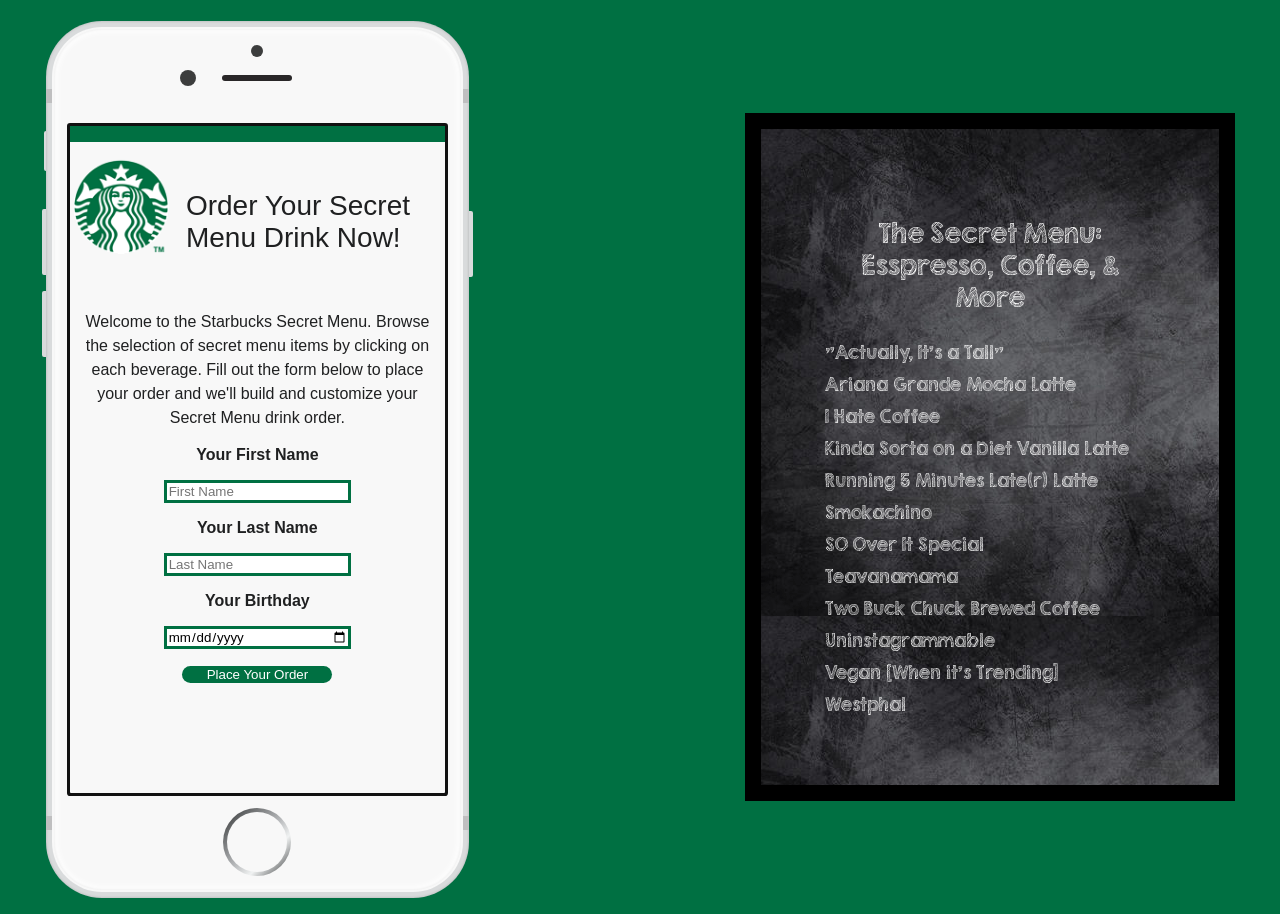
==== commit efda2b9e: "Deleted obsolete code, made design changes" ====
--- a/index.html
+++ b/index.html
@@ -2,32 +2,12 @@
 <html>
   <head>
     <meta charset="utf-8">
-    <link href="https://fonts.googleapis.com/css?family=Hind|Work+Sans" rel="stylesheet">
     <link href="css/normalize.css" rel="stylesheet">
     <link href="css/master.css" rel="stylesheet">
     <link href="css/devices.min.css" rel="stylesheet">
     <title>What's Your Starbucks Secret Menu Order?</title>
   </head>
-  <!-- <header>
-    <div class="h1-wrapper">
-    <h1>STARBUCKS COFFEE</h1>
-  </div>
-  </header> -->
   <body>
-    <!-- <photo id="sbuxSiren">
-      <img src="assets/sbux-pngsmall.gif">
-    </photo> -->
-      <!-- <div class="h3-wrapper">
-      <h2>Order Your Secret Menu Drink Now!</h2>
-    </div> -->
-    <!-- <div class="row">
-    <div class="col-12">
-    <div id="how-to">
-      Welcome to the Starbucks Secret Menu. Browse the selection of secret menu items below by clicking on each beverage listed.
-      Once you've decided what you'd like to order fill out the form and we'll build and customize your Secret Menu drink order.
-    </div>
-    </div>
-  </div> -->
   <div class="row">
     <div id="iPhoneUI" class="col-7">
     <div class="marvel-device iphone6 silver">
@@ -39,7 +19,6 @@
     <div class="speaker"></div>
     <div id="screen" class="screen">
           <div class="h1-wrapper">
-          <h1>STARBUCKS COFFEE</h1>
         </div>
         <div id="h2-wrapper">
           <photo id="sbuxSiren">
@@ -54,27 +33,29 @@
           Fill out the form below to place your order and we'll build and customize your Secret Menu drink order.</p>
         </div>
           <form onsubmit="event.preventDefault();return calZodiac();">
-          <p class="form-text"><b>Your First Name</b></p>
+          <p class="form-text">Your First Name</p>
           <p>
             <input id="fname" name="fname" type="text" placeholder="First Name" required>
           </p>
-          <p class="form-text"><b>Your Last Name</b></p>
+          <p class="form-text">Your Last Name</p>
           <p>
             <input id="lname" name="lname" type="text" placeholder="Last Name" required>
           </p>
-          <p class="form-text"><b>Your Birthday</b></p>
+          <p class="form-text">Your Birthday</p>
           <p>
             <input id="bday" name="bday" type="date" required>
           </p>
           <p>
-            <input id="submit" onclick="hideOrderDialogue(), showThankYou(), hideForm(), showReceiptHeader(), showDisplayMsg()" type="submit">
+            <input id="submit" onclick="hideOrderDialogue(), showThankYou(), hideForm(), showReceiptHeader(), showDisplayMsg()" type="submit" value="Place Your Order">
           </p>
         </form>
       </div>
         <br><div id="receiptHeader">
-        <p>STARBUCKS Store #19104<br>3141 Chestnut Street<br>Philadelphia, PA (215) 895-2000</p><hr>
+        <p>STARBUCKS Store #19104<br>3141 Chestnut Street<br>Philadelphia, PA (215) 895-2000</p>
+        <p>-----------------------------------</p>
           <div id="displayMsg">
           </div>
+          <p>-----------------------------------</p>
           <button id="orderAgain" onclick="resetForm()" type="submit">Order Again</button>
           </div>
     </div>
@@ -86,6 +67,7 @@
     <div id="secret-menu-div">
       <ul class ="secret-menu">
         <h3>The Secret Menu: <br class="menu-break"> Esspresso, Coffee, &amp; More</h3>
+        <!-- <li onclick="click(0)">"Actually, It's a Tall"</li> -->
         <li onclick="showMessage(0), hideOrderDialogue(), showThankYou(), hideForm(), showReceiptHeader(), showDisplayMsg()">"Actually, It's a Tall"</li>
         <li onclick="showMessage(10), hideOrderDialogue(), showThankYou(), hideForm(), showReceiptHeader(), showDisplayMsg()">Ariana Grande Mocha Latte</li>
         <li onclick="showMessage(2), hideOrderDialogue(), showThankYou(), hideForm(), showReceiptHeader(), showDisplayMsg()">I Hate Coffee</li>
@@ -100,6 +82,21 @@
         <li onclick="showMessage(1), hideOrderDialogue(), showThankYou(), hideForm(), showReceiptHeader(), showDisplayMsg()">Westphal</li>
       </ul>
     </div>
+    <!-- <script type="text/javascript">
+      fucntion click(num){
+        showMessage(num);
+        commonFunctions();
+        hideOrderDialogue(),
+      }
+      function submtForm(){
+        commonFunctions();
+      }
+
+      function commonFunctions(){
+        showThankYou();
+        hideForm(), showReceiptHeader(), showDisplayMsg();
+      }
+    </script> -->
   </div>
   </div>
 <script src="js/main.js"></script>
--- a/css/master.css
+++ b/css/master.css
@@ -8,8 +8,7 @@
 body{
   color:#1F2021;
   background-color:#007042;
-  font-family: 'Hind', sans-serif;
-  /*font-family: 'PT Sans Narrow', sans-serif;*/
+  font-family: 'Arial', sans-serif;
   font-size: 100%;
 }
 
@@ -68,78 +67,126 @@
     margin-right:22% !important;
   }
 }
+
 #iPhoneUI{
-  padding-top: 3%;
+  padding-top: 1%;
   padding-left: 3%;
 }
+
+#screen {
+  z-index: 100;
+  opacity: 1;
+  transition: 3s opacity;
+}
+
 .h1-wrapper{
   background-color: #007042;
-}
-h1{
-  color: white;
-  display: flex;
-  justify-content: center;
-  font-family:'Work Sans', sans-serif;
-  margin-top: 0;
-
-}
-#sbuxSiren{
-  display: flex;
-  width: 5rem;
-  height: 5rem;
-  margin-left: .25rem;
-  padding:0;
-}
+  height:1rem;
+}
+
+
 #h2-wrapper{
   display:flex;
   align-content: flex-start;
   text-align:left;
-}
+  margin-top: 1rem;
+}
+
+#sbuxSiren{
+  display: flex;
+  width: 5rem;
+  height: 6rem;
+  margin-left: .25rem;
+  padding:0;
+}
+
 #thankYou{
   display:none;
 }
+
+#how-to{
+  color:#1F2021 !important;
+  text-align:center;
+  margin:1rem .5rem 1rem .5rem;
+  max-width: 700px;
+  color: #1F2021;
+  line-height: 1.5;
+}
+
+h2{
+  color: #1F2021;
+  display: flex;
+  flex-wrap: wrap;
+  font-family:'Arial', sans-serif;
+  font-size: 175%;
+  margin: 2rem 0 0 2rem;
+  font-weight: normal;
+}
+form{
+  color: #1F2021;
+}
+
+.form-text{
+  font-weight: bolder;
+}
+
+input {
+    width: 50%;
+    font-family: "Arial", sans-serif;
+    margin:0;
+    border: 3px solid #007042;
+
+}
+
+input[type=text]:focus {
+    border: 3px solid #00C977;
+}
+
+input[type=date]:focus{
+border: 3px solid #00C977;
+}
+
+input[type=button], input[type=submit], input[type=reset] #submit {
+    background-color: #007042;
+    border: none;
+    border-radius: .625rem;
+    color: white;
+    text-decoration: none;
+    cursor: pointer;
+    width: 40%;
+
+}
+input[type=submit]:hover{
+  background-color:#003620;
+}
 #receiptHeader{
   display:none;
   color: #1F2021;
   font-family: monospace;
 }
+
 #displayMsg{
   display: none;
-  /*float: right !important;*/
-  /*margin: 20% 50% 0 0;*/
   text-align: center;
   padding: 2rem;
   line-height: 1.5;
   color:#1F2021;
-  /*width:50%;
-  height: 80%;*/
-  /*background-color: white;*/
-}
-#how-to{
-  color:#1F2021 !important;
-  text-align:center;
-  margin:1rem auto;
-  max-width: 700px;
-  color: #1F2021;
-  line-height: 1.5;
-}
-img{
-  display:block;
-  justify-content: center;
-  margin:auto;
-  padding: 0;
-}
-
-h2{
-  color: #1F2021;
-  display: flex;
-  flex-wrap: wrap;
-  /*justify-content:;*/
-  font-family:'Work Sans', sans-serif;
-  font-size: 150%;
-  margin: 2rem 0 0 2rem;
-  /*margin-left:2rem;*/
-}
+  transition: opacity 2s ease-in-out;
+
+}
+
+#orderAgain{
+  background-color: #007042;
+  border: none;
+  border-radius: .625rem;
+  color: white;
+  text-decoration: none;
+  cursor: pointer;
+  width: 30%;
+}
+#orderAgain:hover{
+   background-color:#003620;
+  }
 
 h3{
   color:white;
@@ -155,10 +202,6 @@
 cursor: pointer;
 }
 #secret-menu-div{
-/*display: block;
-align-content: center;
-align-items: center;
-/*float: left;*/
 margin-top: 20%;
 margin-right: 7%;
 border-style: solid;
@@ -176,7 +219,7 @@
   list-style: none;
   justify-content: space-between;
   margin: auto;
-  padding: 1rem 2rem;
+  padding: 4rem 4rem;
 }
 
 li{
@@ -188,58 +231,3 @@
     display:none;
   }
 }
-
-#screen {
-  z-index: 100;
-}
-
-form{
-  color: #1F2021;
-}
-
-input {
-    width: 50%;
-    font-family: "Open Sans", sans-serif;
-    margin:0;
-    border: 3px solid #007042;
-
-}
-
-input[type=text]:focus {
-    border: 3px solid #00C977;
-}
-
-input[type=date]:focus{
-border: 3px solid #00C977;
-}
-
-input[type=button], input[type=submit], input[type=reset] #submit {
-    background-color: #007042;
-    border: none;
-    border-radius: .625rem;
-    color: white;
-    text-decoration: none;
-    cursor: pointer;
-    width: 30%;
-
-}
-input[type=submit]:hover{
-  background-color:#003620;
-}
-
-#orderAgain{
-  background-color: #007042;
-  border: none;
-  border-radius: .625rem;
-  color: white;
-  text-decoration: none;
-  cursor: pointer;
-  width: 30%;
-}
-#orderAgain:hover{
-   background-color:#003620;
-  }
-
-footer{
-  margin-top:2rem;
-}
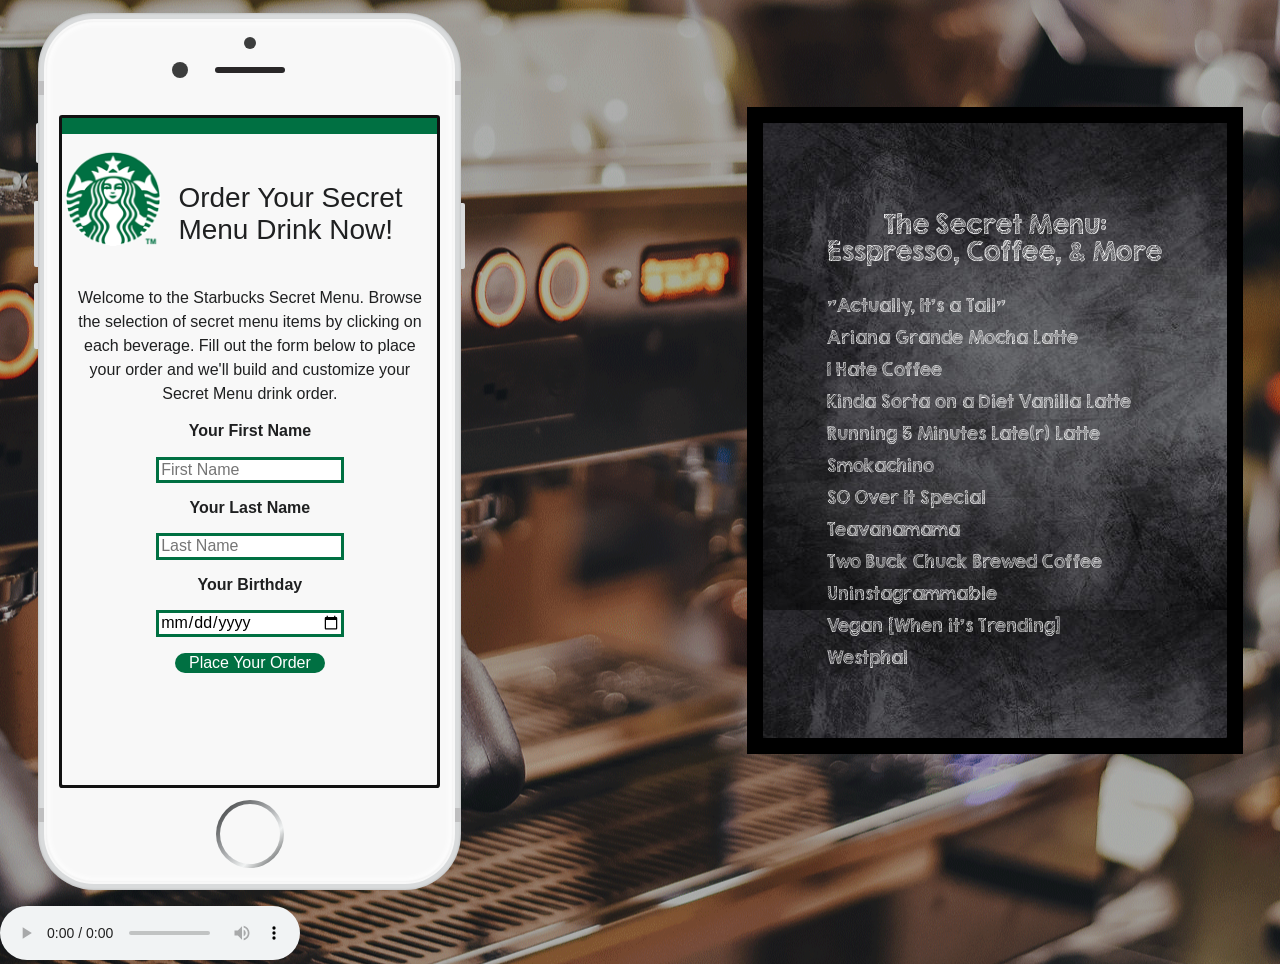
==== commit e5c1a44f: "added background img and meta tag" ====
--- a/index.html
+++ b/index.html
@@ -2,9 +2,10 @@
 <html>
   <head>
     <meta charset="utf-8">
+    <meta name="viewport" content="width=device-width, initial-scale=1.0">
     <link href="css/normalize.css" rel="stylesheet">
+    <link href="css/devices.min.css" rel="stylesheet">
     <link href="css/master.css" rel="stylesheet">
-    <link href="css/devices.min.css" rel="stylesheet">
     <title>What's Your Starbucks Secret Menu Order?</title>
   </head>
   <body>
@@ -46,7 +47,7 @@
             <input id="bday" name="bday" type="date" required>
           </p>
           <p>
-            <input id="submit" onclick="hideOrderDialogue(), showThankYou(), hideForm(), showReceiptHeader(), showDisplayMsg()" type="submit" value="Place Your Order">
+            <input id="submit" onclick="updateUi()" type="submit" value="Place Your Order">
           </p>
         </form>
       </div>
@@ -59,7 +60,7 @@
           <button id="orderAgain" onclick="resetForm()" type="submit">Order Again</button>
           </div>
     </div>
-  <div class="home"></div>
+  <div id ="home" onclick="resetForm()" class="home"></div>
   <div class="bottom-bar"></div>
       </div>
     </div>
@@ -68,37 +69,25 @@
       <ul class ="secret-menu">
         <h3>The Secret Menu: <br class="menu-break"> Esspresso, Coffee, &amp; More</h3>
         <!-- <li onclick="click(0)">"Actually, It's a Tall"</li> -->
-        <li onclick="showMessage(0), hideOrderDialogue(), showThankYou(), hideForm(), showReceiptHeader(), showDisplayMsg()">"Actually, It's a Tall"</li>
-        <li onclick="showMessage(10), hideOrderDialogue(), showThankYou(), hideForm(), showReceiptHeader(), showDisplayMsg()">Ariana Grande Mocha Latte</li>
-        <li onclick="showMessage(2), hideOrderDialogue(), showThankYou(), hideForm(), showReceiptHeader(), showDisplayMsg()">I Hate Coffee</li>
-        <li onclick="showMessage(6), hideOrderDialogue(), showThankYou(), hideForm(), showReceiptHeader(), showDisplayMsg()">Kinda Sorta on a Diet Vanilla Latte</li>
-        <li onclick="showMessage(8), hideOrderDialogue(), showThankYou(), hideForm(), showReceiptHeader(), showDisplayMsg()">Running 5 Minutes Late(r) Latte</li>
-        <li onclick="showMessage(3), hideOrderDialogue(), showThankYou(), hideForm(), showReceiptHeader(), showDisplayMsg()">Smokachino</li>
-        <li onclick="showMessage(4), hideOrderDialogue(), showThankYou(), hideForm(), showReceiptHeader(), showDisplayMsg()">SO Over It Special</li>
-        <li onclick="showMessage(7), hideOrderDialogue(), showThankYou(), hideForm(), showReceiptHeader(), showDisplayMsg()">Teavanamama</li>
-        <li onclick="showMessage(5), hideOrderDialogue(), showThankYou(), hideForm(), showReceiptHeader(), showDisplayMsg()">Two Buck Chuck Brewed Coffee</li>
-        <li onclick="showMessage(9), hideOrderDialogue(), showThankYou(), hideForm(), showReceiptHeader(), showDisplayMsg()">Uninstagrammable</li>
-        <li onclick="showMessage(11), hideOrderDialogue(), showThankYou(), hideForm(), showReceiptHeader(), showDisplayMsg()">Vegan [When it's Trending]</li>
-        <li onclick="showMessage(1), hideOrderDialogue(), showThankYou(), hideForm(), showReceiptHeader(), showDisplayMsg()">Westphal</li>
+        <li onclick="updateUiMessage(0)">"Actually, It's a Tall"</li>
+        <li onclick="updateUiMessage(10)">Ariana Grande Mocha Latte</li>
+        <li onclick="updateUiMessage(2)">I Hate Coffee</li>
+        <li onclick="updateUiMessage(6)">Kinda Sorta on a Diet Vanilla Latte</li>
+        <li onclick="updateUiMessage(8)">Running 5 Minutes Late(r) Latte</li>
+        <li onclick="updateUiMessage(3)">Smokachino</li>
+        <li onclick="updateUiMessage(4)">SO Over It Special</li>
+        <li onclick="updateUiMessage(7)">Teavanamama</li>
+        <li onclick="updateUiMessage(5)">Two Buck Chuck Brewed Coffee</li>
+        <li onclick="updateUiMessage(9)">Uninstagrammable</li>
+        <li onclick="updateUiMessage(11)">Vegan [When it's Trending]</li>
+        <li onclick="updateUiMessage(1)">Westphal</li>
       </ul>
     </div>
-    <!-- <script type="text/javascript">
-      fucntion click(num){
-        showMessage(num);
-        commonFunctions();
-        hideOrderDialogue(),
-      }
-      function submtForm(){
-        commonFunctions();
-      }
-
-      function commonFunctions(){
-        showThankYou();
-        hideForm(), showReceiptHeader(), showDisplayMsg();
-      }
-    </script> -->
   </div>
   </div>
+  <audio id ="receiptPrint" src="assets/receiptPrint.m4a" controls>
+    Sorry, your browser does not support HTML 5 audio.
+  </audio>
 <script src="js/main.js"></script>
 </body>
 </html>
--- a/css/master.css
+++ b/css/master.css
@@ -7,7 +7,10 @@
 
 body{
   color:#1F2021;
-  background-color:#007042;
+  /*background: linear-gradient(rgba(0, 112, 66, .3), rgba(0, 112, 66, .3)),
+                rgba(0,112,66, .3) url(../assets/background-photo.gif) no-repeat center;*/
+    background: linear-gradient(rgba(0, 0, 0, .3), rgba(0, 0, 0, .3)),
+                rgba(0,0,0,.3) url(../assets/background-photo.gif) no-repeat center;
   font-family: 'Arial', sans-serif;
   font-size: 100%;
 }
@@ -27,6 +30,7 @@
   border: 1px solid #2d9dc0;
   padding: 16px;*/
   width: 100%;
+
 }
 
 @media screen and (min-width: 800px) {
@@ -52,7 +56,7 @@
   }
 }
 
-@media screen and (max-width:799px) {
+@media screen and (max-width:799px), handheld and (orientation: portrait) {
   @font-face {
       font-family: chalkBoardFont;
       src: url(../assets/kg_second_chances/KGSecondChancesSolid.ttf)
@@ -107,7 +111,7 @@
 #how-to{
   color:#1F2021 !important;
   text-align:center;
-  margin:1rem .5rem 1rem .5rem;
+  margin:0rem .5rem 1rem .5rem;
   max-width: 700px;
   color: #1F2021;
   line-height: 1.5;
@@ -186,6 +190,12 @@
 }
 #orderAgain:hover{
    background-color:#003620;
+  }
+.home:active{
+background-color:#7A7E82 !important;
+}
+.home:hover{
+background-color:#7A7E82 !important;
   }
 
 h3{
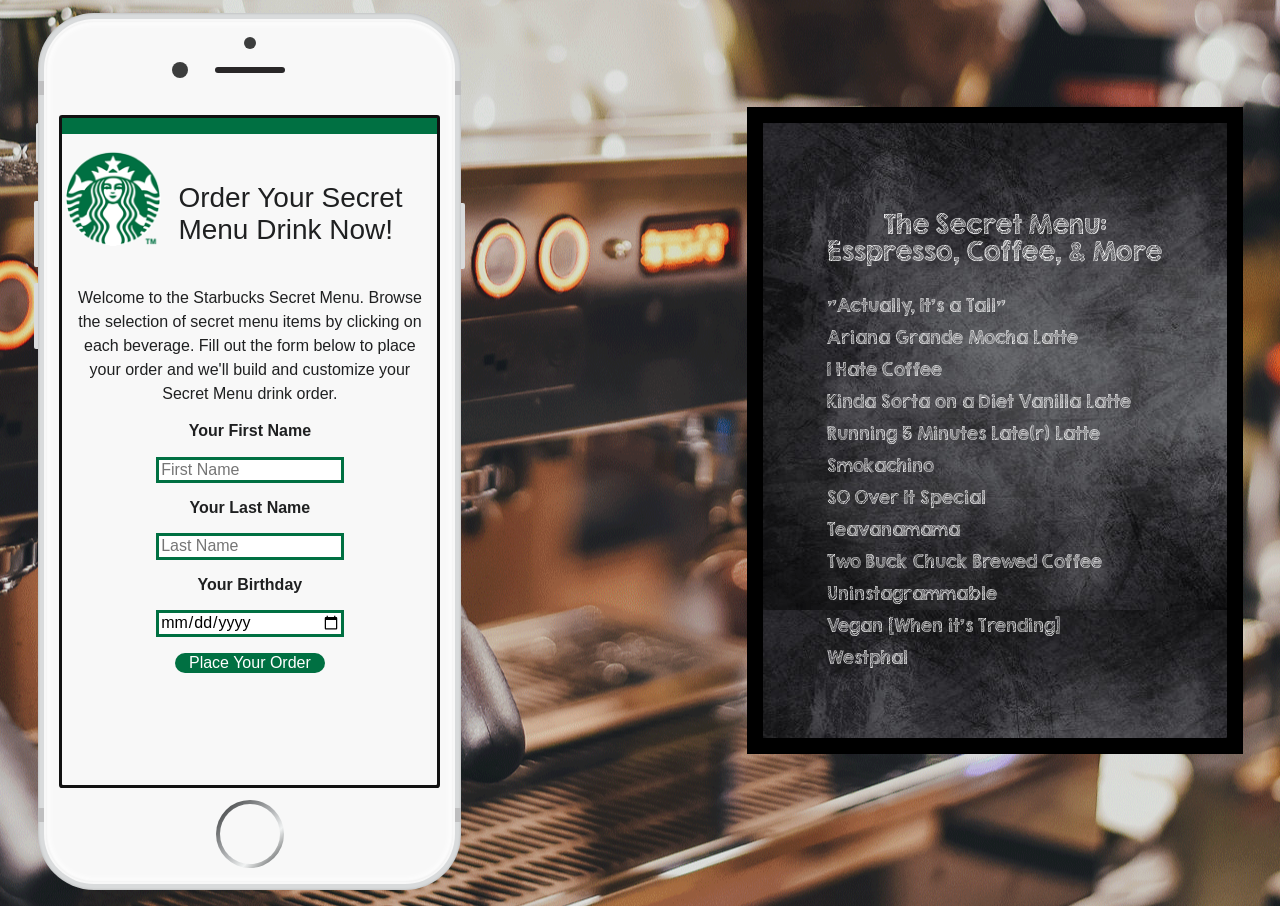
==== commit a2d89c93: "took out audio player controls for sound" ====
--- a/index.html
+++ b/index.html
@@ -57,7 +57,7 @@
           <div id="displayMsg">
           </div>
           <p>-----------------------------------</p>
-          <button id="orderAgain" onclick="resetForm()" type="submit">Order Again</button>
+          <button id="orderAgain" onclick="resetForm()"  type="submit">Order Again</button>
           </div>
     </div>
   <div id ="home" onclick="resetForm()" class="home"></div>
@@ -85,7 +85,7 @@
     </div>
   </div>
   </div>
-  <audio id ="receiptPrint" src="assets/receiptPrint.m4a" controls>
+  <audio id ="receiptPrint" src="assets/receiptPrint.m4a">
     Sorry, your browser does not support HTML 5 audio.
   </audio>
 <script src="js/main.js"></script>
--- a/css/master.css
+++ b/css/master.css
@@ -9,8 +9,8 @@
   color:#1F2021;
   /*background: linear-gradient(rgba(0, 112, 66, .3), rgba(0, 112, 66, .3)),
                 rgba(0,112,66, .3) url(../assets/background-photo.gif) no-repeat center;*/
-    background: linear-gradient(rgba(0, 0, 0, .3), rgba(0, 0, 0, .3)),
-                rgba(0,0,0,.3) url(../assets/background-photo.gif) no-repeat center;
+    background: linear-gradient(rgba(0, 0, 0, .1), rgba(0, 0, 0, .1)),
+                rgba(0,0,0,.1) url(../assets/background-photo.gif) no-repeat center;
   font-family: 'Arial', sans-serif;
   font-size: 100%;
 }
@@ -189,13 +189,10 @@
   width: 30%;
 }
 #orderAgain:hover{
-   background-color:#003620;
-  }
-.home:active{
-background-color:#7A7E82 !important;
-}
-.home:hover{
-background-color:#7A7E82 !important;
+background-color:#003620;
+}
+#home:hover{
+cursor: pointer !important;
   }
 
 h3{
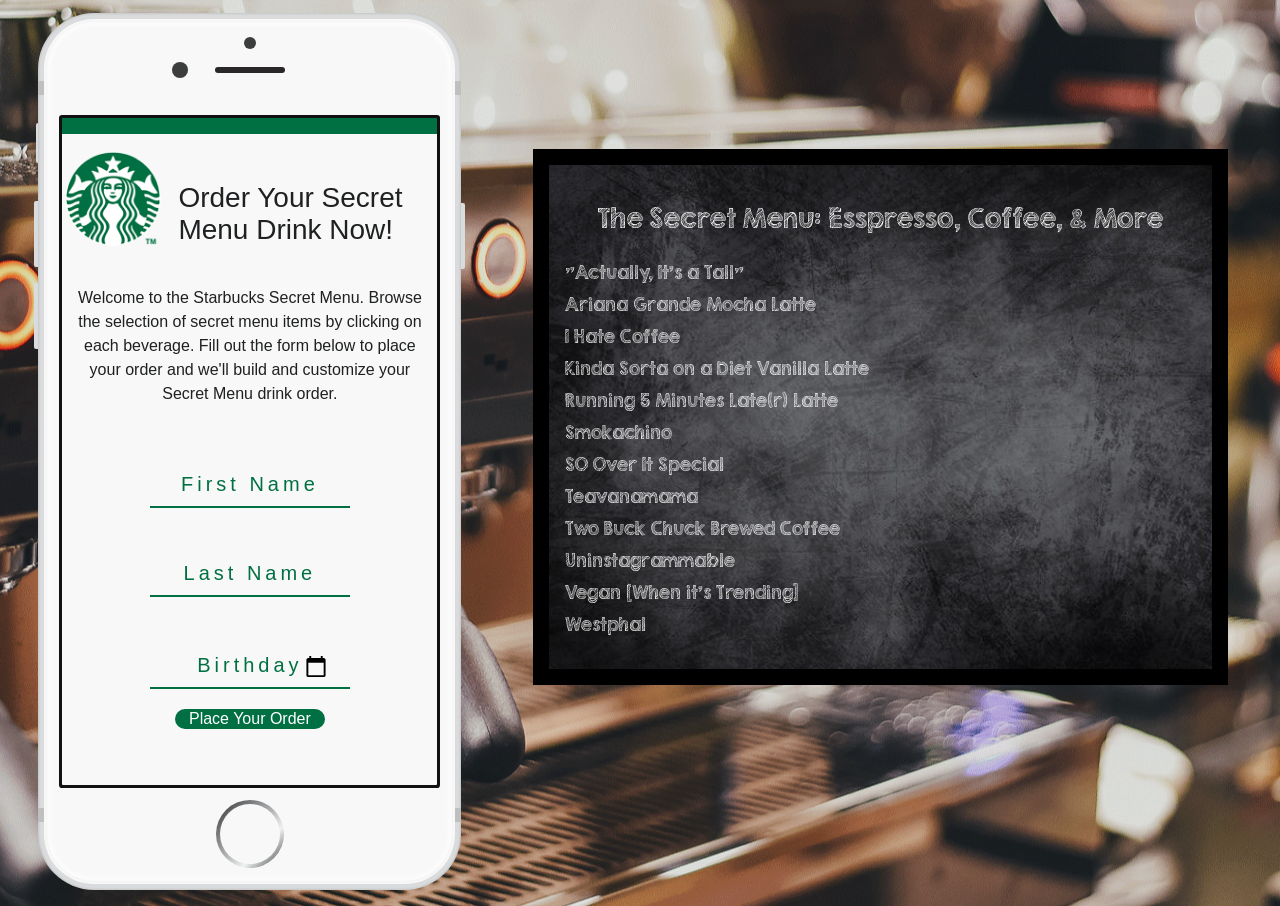
==== commit ee8bbba6: "added graphics" ====
--- a/index.html
+++ b/index.html
@@ -10,7 +10,7 @@
   </head>
   <body>
   <div class="row">
-    <div id="iPhoneUI" class="col-7">
+    <div id="iPhoneUI" class="col-5">
     <div class="marvel-device iphone6 silver">
     <div class="top-bar"></div>
     <div class="sleep"></div>
@@ -33,22 +33,20 @@
           <br><p> Welcome to the Starbucks Secret Menu. Browse the selection of secret menu items by clicking on each beverage.
           Fill out the form below to place your order and we'll build and customize your Secret Menu drink order.</p>
         </div>
-          <form onsubmit="event.preventDefault();return calZodiac();">
-          <p class="form-text">Your First Name</p>
-          <p>
-            <input id="fname" name="fname" type="text" placeholder="First Name" required>
-          </p>
-          <p class="form-text">Your Last Name</p>
-          <p>
-            <input id="lname" name="lname" type="text" placeholder="Last Name" required>
-          </p>
-          <p class="form-text">Your Birthday</p>
-          <p>
-            <input id="bday" name="bday" type="date" required>
-          </p>
-          <p>
-            <input id="submit" onclick="updateUi()" type="submit" value="Place Your Order">
-          </p>
+        <form onsubmit="event.preventDefault();return calZodiac();">
+          <label>
+            <input id="fname" name="fname" type="text" required />
+            <div class="form-text">First Name</div>
+          </label>
+          <label>
+            <input id="lname" name="lname" type="text" required />
+            <div class="form-text">Last Name</div>
+          </label>
+          <label id="birthDay">
+            <input id="bday" name="bday" type="date" required />
+            <div class="form-text">Birthday</div>
+          </label>
+          <input id="submit" onclick="updateUi()" type="submit" value="Place Your Order">
         </form>
       </div>
         <br><div id="receiptHeader">
@@ -56,7 +54,7 @@
         <p>-----------------------------------</p>
           <div id="displayMsg">
           </div>
-          <p>-----------------------------------</p>
+        <p>-----------------------------------</p>
           <button id="orderAgain" onclick="resetForm()"  type="submit">Order Again</button>
           </div>
     </div>
@@ -64,8 +62,8 @@
   <div class="bottom-bar"></div>
       </div>
     </div>
-    <div class="col-5">
-    <div id="secret-menu-div">
+    <div class="col-7">
+    <div id="secret-menu-div" class="secret-menu-default">
       <ul class ="secret-menu">
         <h3>The Secret Menu: <br class="menu-break"> Esspresso, Coffee, &amp; More</h3>
         <!-- <li onclick="click(0)">"Actually, It's a Tall"</li> -->
@@ -82,10 +80,12 @@
         <li onclick="updateUiMessage(11)">Vegan [When it's Trending]</li>
         <li onclick="updateUiMessage(1)">Westphal</li>
       </ul>
+      <div class="blank-menu" alt="blank div">
+    </div>
     </div>
   </div>
   </div>
-  <audio id ="receiptPrint" src="assets/receiptPrint.m4a">
+  <audio id ="receiptPrint" src="assets/ding.m4a">
     Sorry, your browser does not support HTML 5 audio.
   </audio>
 <script src="js/main.js"></script>
--- a/css/master.css
+++ b/css/master.css
@@ -11,6 +11,7 @@
                 rgba(0,112,66, .3) url(../assets/background-photo.gif) no-repeat center;*/
     background: linear-gradient(rgba(0, 0, 0, .1), rgba(0, 0, 0, .1)),
                 rgba(0,0,0,.1) url(../assets/background-photo.gif) no-repeat center;
+
   font-family: 'Arial', sans-serif;
   font-size: 100%;
 }
@@ -126,7 +127,7 @@
   margin: 2rem 0 0 2rem;
   font-weight: normal;
 }
-form{
+/*form{
   color: #1F2021;
 }
 
@@ -162,7 +163,96 @@
 }
 input[type=submit]:hover{
   background-color:#003620;
-}
+}*/
+
+form {
+  text-align: center;
+  color: #1F2021;
+  margin-top: 2rem;
+
+}
+
+label {
+  display: block;
+  letter-spacing: 4px;
+  padding-top: 30px;
+  text-align: center;
+}
+label .form-text {
+  color: #007042;
+  cursor: text;
+  font-size: 20px;
+  line-height: 20px;
+  /*text-transform: uppercase;*/
+  -moz-transform: translateY(-34px);
+  -ms-transform: translateY(-34px);
+  -webkit-transform: translateY(-34px);
+  transform: translateY(-34px);
+  transition: all 0.3s;
+}
+label input {
+  background-color: transparent;
+  border: 0;
+  border-bottom: 2px solid #007042;
+  color: #1F2021;
+  font-size: 24px;
+  letter-spacing: -1px;
+  outline: 0;
+  padding: 5px 20px;
+  text-align: center;
+  transition: all 0.3s;
+  width: 200px;
+}
+
+label #bday{
+  color:transparent;
+}
+
+label input #bday:focus{
+  color:#1F2021;
+}
+
+label input #birthDay:active{
+  color:#1F2021;
+}
+
+label input:focus {
+  max-width: 100%;
+  width: 400px;
+  border-bottom: 2px solid #00C977;
+}
+label input:focus + .form-text {
+  color: #007042;
+  font-size: 120%;
+  -moz-transform: translateY(-74px);
+  -ms-transform: translateY(-74px);
+  -webkit-transform: translateY(-74px);
+  transform: translateY(-74px);
+}
+label input:valid + .form-text {
+  font-size: 120%;
+  -moz-transform: translateY(-74px);
+  -ms-transform: translateY(-74px);
+  -webkit-transform: translateY(-74px);
+  transform: translateY(-74px);
+}
+
+
+input[type=button], input[type=submit], input[type=reset] #submit {
+    background-color: #007042;
+    border: none;
+    border-radius: .625rem;
+    color: white;
+    text-decoration: none;
+    cursor: pointer;
+    width: 40%;
+
+}
+input[type=submit]:hover{
+  background-color:#003620;
+}
+
+
 #receiptHeader{
   display:none;
   color: #1F2021;
@@ -176,8 +266,8 @@
   line-height: 1.5;
   color:#1F2021;
   transition: opacity 2s ease-in-out;
-
-}
+}
+
 
 #orderAgain{
   background-color: #007042;
@@ -214,11 +304,57 @@
 border-style: solid;
 border-color:black;
 border-width: 1rem;
-background-image: url(../assets/Black-Chalkboard-Texture.gif) !important;
-min-width: 20.625rem;
-max-width: 40rem;
-}
-
+-webkit-transition: background-image 0.2s ease-in-out;
+transition: background-image 0.2s ease-in-out;
+background-size: cover;
+background-repeat: no-repeat;
+/*min-width: 20.625rem;
+max-width: 40rem;*/
+}
+
+.secret-menu-default {
+  background-image: url(../assets/Black-Chalkboard-Texture.gif) !important;
+
+}
+
+.secret-menu-0 {
+  background-image: url(../assets/tall.png) !important;
+
+}
+.secret-menu-1 {
+  background-image: url(../assets/westphal.png) !important;
+
+}
+.secret-menu-2 {
+  background-image: url(../assets/hateCoffee.png) !important;
+}
+.secret-menu-3 {
+  background-image: url(../assets/smokachino.png) !important;
+}
+.secret-menu-4 {
+  background-image: url(../assets/overIt.png) !important;
+}
+.secret-menu-5 {
+  background-image: url(../assets/twoBuckChuck.png) !important;
+}
+.secret-menu-6 {
+  background-image: url(../assets/vanilla.png) !important;
+}
+.secret-menu-7 {
+  background-image: url(../assets/tea.png) !important;
+}
+.secret-menu-8 {
+  background-image: url(../assets/lateLatte.png) !important;
+}
+.secret-menu-9 {
+  background-image: url(../assets/unInsta.png) !important;
+}
+.secret-menu-10 {
+  background-image: url(../assets/arianaGrande.png) !important;
+}
+.secret-menu-11 {
+  background-image: url(../assets/vegan.png) !important;
+}
 .secret-menu{
   color: white;
   font-family:'chalkBoardFont', sans-serif;
@@ -226,7 +362,7 @@
   list-style: none;
   justify-content: space-between;
   margin: auto;
-  padding: 4rem 4rem;
+  padding: 1rem 1rem;
 }
 
 li{
@@ -238,3 +374,46 @@
     display:none;
   }
 }
+div.blank-menu {
+  margin: 12px;
+  background-color: #333333;
+  /* transition on change */
+  opacity: 1;
+  transition: 3s opacity;
+}
+
+div.blank-menu {
+  opacity: 0;
+  transition: none;
+}
+
+#img-wrapper {
+  background-color: #cca831;
+  max-width: 600px;
+  margin: 10px auto;
+  padding: 10px;
+  text-align: center;
+}
+
+#graphics-box{
+  position: relative;
+  width: 512px;
+  height: 512px;
+  margin: 0 auto 10px;
+}
+
+#graphics-box img{
+  opacity: 0;
+  position:absolute;
+  top: 0;
+  left: 0;
+  transition: opacity 2s ease-in-out;
+}
+
+#graphics-box img.display{
+  opacity: 1;
+}
+
+.hide {
+  display: none;
+}
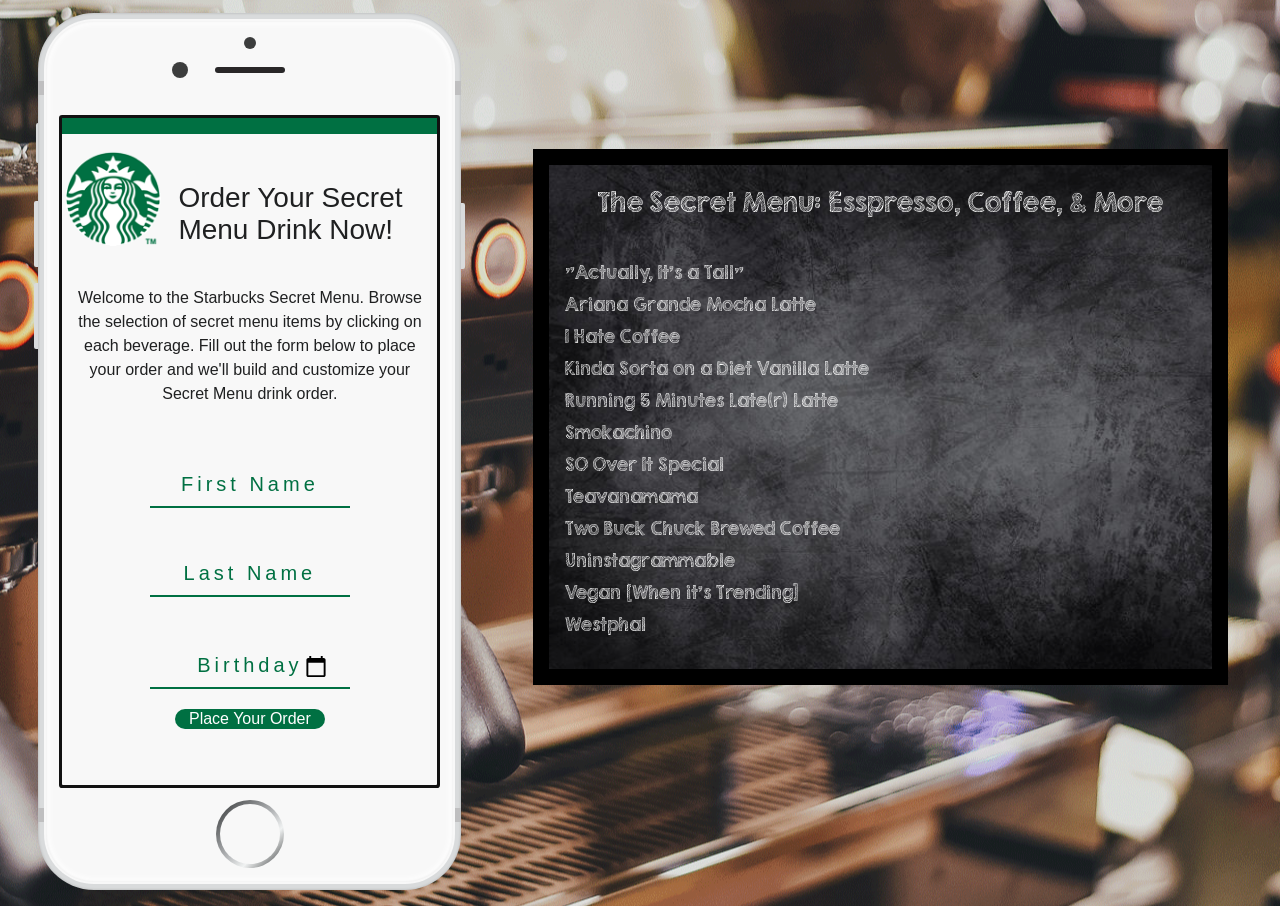
==== commit 1af1eb34: "troubleshooted github display issues" ====
--- a/index.html
+++ b/index.html
@@ -23,7 +23,7 @@
         </div>
         <div id="h2-wrapper">
           <photo id="sbuxSiren">
-            <img src="assets/sbux-pngsmall.gif">
+            <img src="assets/sbux-pngsmall.gif" alt="starbucks logo">
           </photo>
         <h2 id="orderDialogue">Order Your Secret Menu Drink Now!</h2>
         <h2 id="thankYou">Thanks for your order!</h2>
@@ -64,8 +64,8 @@
     </div>
     <div class="col-7">
     <div id="secret-menu-div" class="secret-menu-default">
+      <h3>The Secret Menu: <br class="menu-break"> Esspresso, Coffee, &amp; More</h3>
       <ul class ="secret-menu">
-        <h3>The Secret Menu: <br class="menu-break"> Esspresso, Coffee, &amp; More</h3>
         <!-- <li onclick="click(0)">"Actually, It's a Tall"</li> -->
         <li onclick="updateUiMessage(0)">"Actually, It's a Tall"</li>
         <li onclick="updateUiMessage(10)">Ariana Grande Mocha Latte</li>
@@ -80,7 +80,7 @@
         <li onclick="updateUiMessage(11)">Vegan [When it's Trending]</li>
         <li onclick="updateUiMessage(1)">Westphal</li>
       </ul>
-      <div class="blank-menu" alt="blank div">
+      <div class="blank-menu">
     </div>
     </div>
   </div>
--- a/css/master.css
+++ b/css/master.css
@@ -127,43 +127,6 @@
   margin: 2rem 0 0 2rem;
   font-weight: normal;
 }
-/*form{
-  color: #1F2021;
-}
-
-.form-text{
-  font-weight: bolder;
-}
-
-input {
-    width: 50%;
-    font-family: "Arial", sans-serif;
-    margin:0;
-    border: 3px solid #007042;
-
-}
-
-input[type=text]:focus {
-    border: 3px solid #00C977;
-}
-
-input[type=date]:focus{
-border: 3px solid #00C977;
-}
-
-input[type=button], input[type=submit], input[type=reset] #submit {
-    background-color: #007042;
-    border: none;
-    border-radius: .625rem;
-    color: white;
-    text-decoration: none;
-    cursor: pointer;
-    width: 40%;
-
-}
-input[type=submit]:hover{
-  background-color:#003620;
-}*/
 
 form {
   text-align: center;
@@ -304,8 +267,8 @@
 border-style: solid;
 border-color:black;
 border-width: 1rem;
--webkit-transition: background-image 0.2s ease-in-out;
-transition: background-image 0.2s ease-in-out;
+-webkit-transition: background-image 1s ease-in-out;
+transition: background-image 1s ease-in-out;
 background-size: cover;
 background-repeat: no-repeat;
 /*min-width: 20.625rem;
